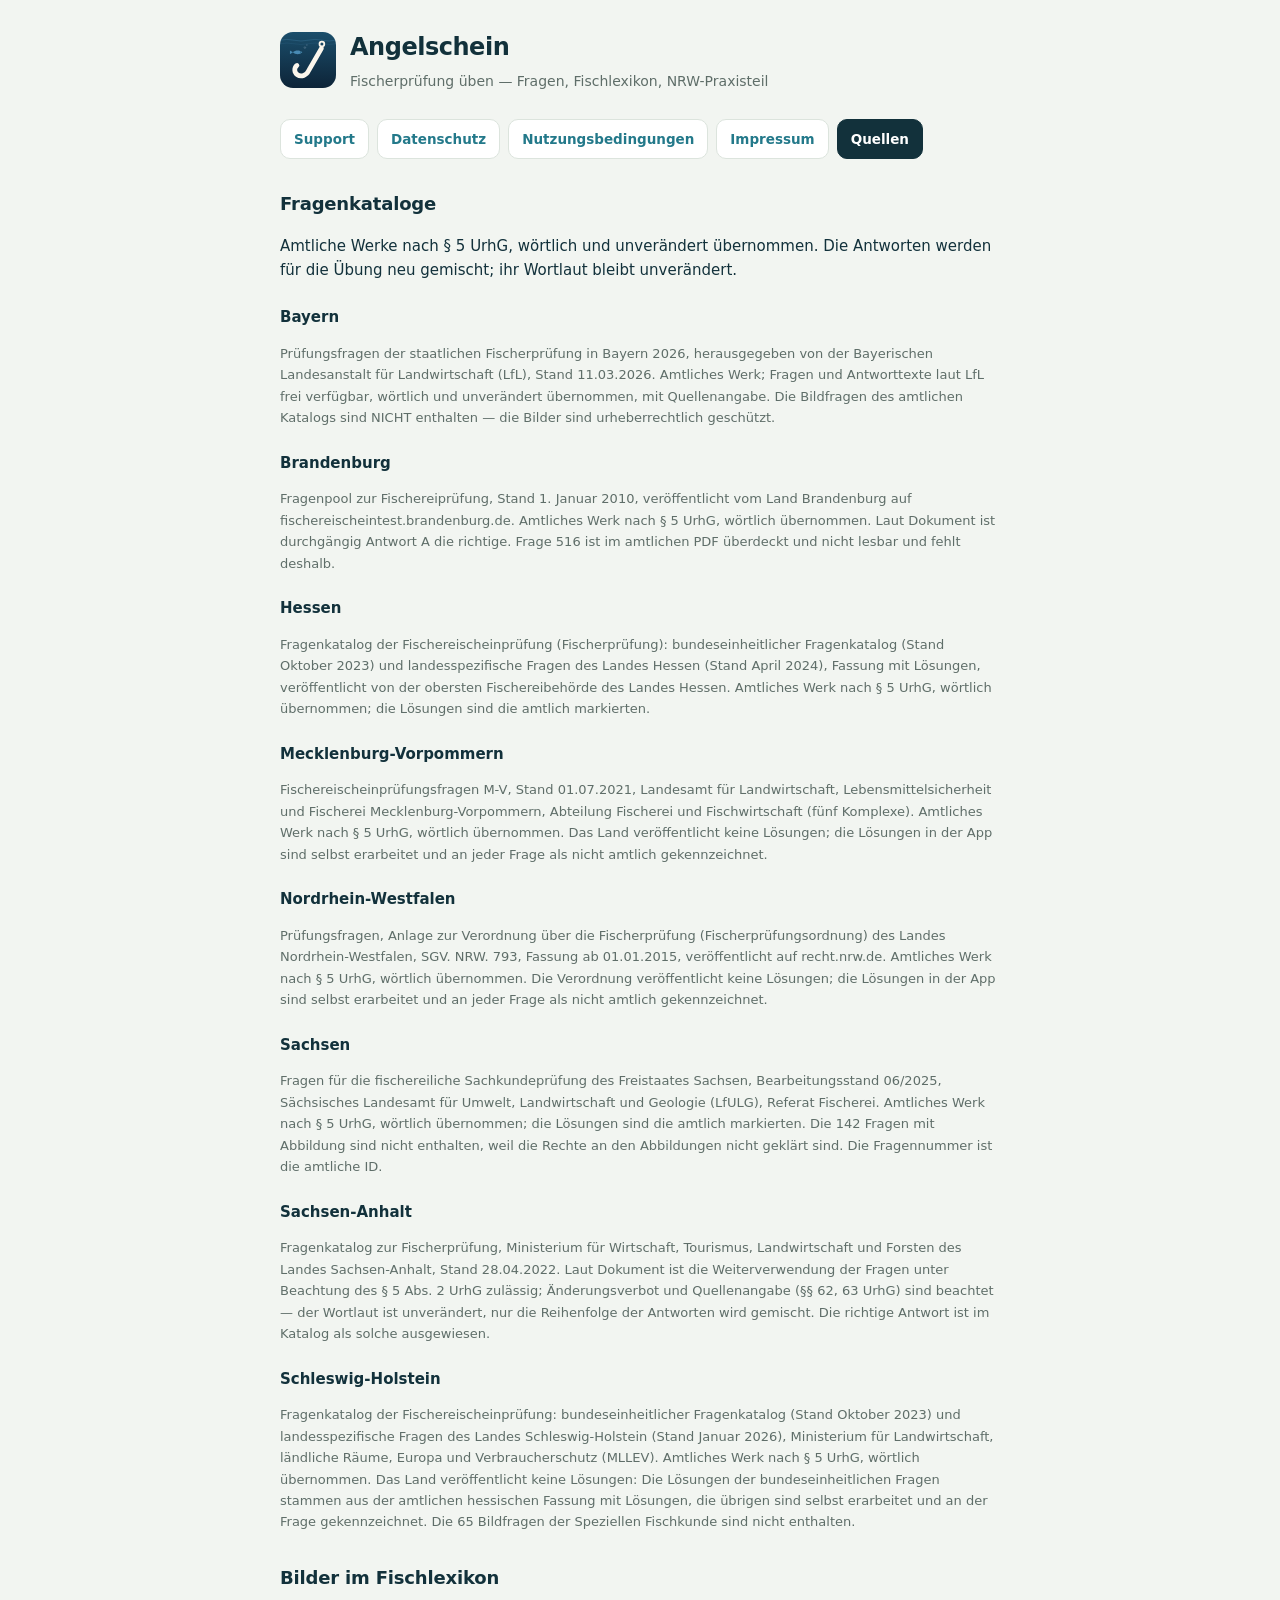
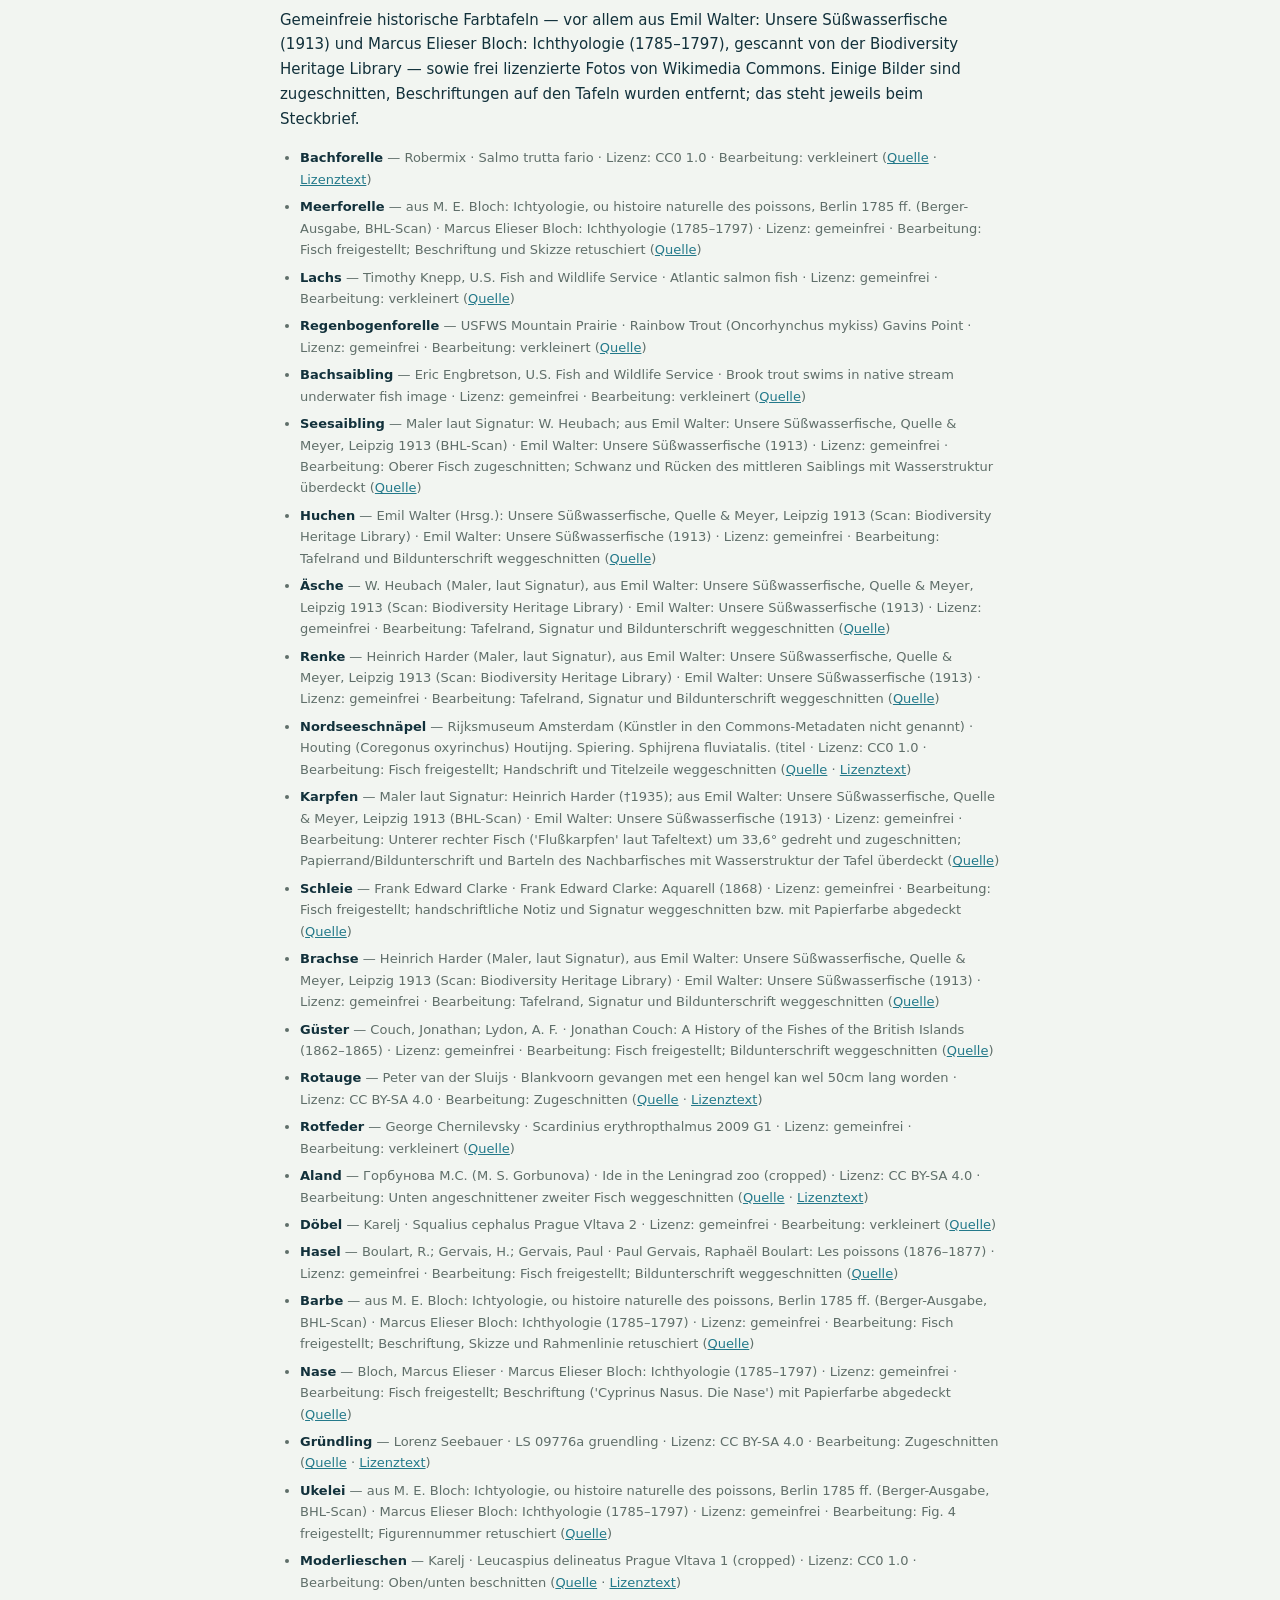
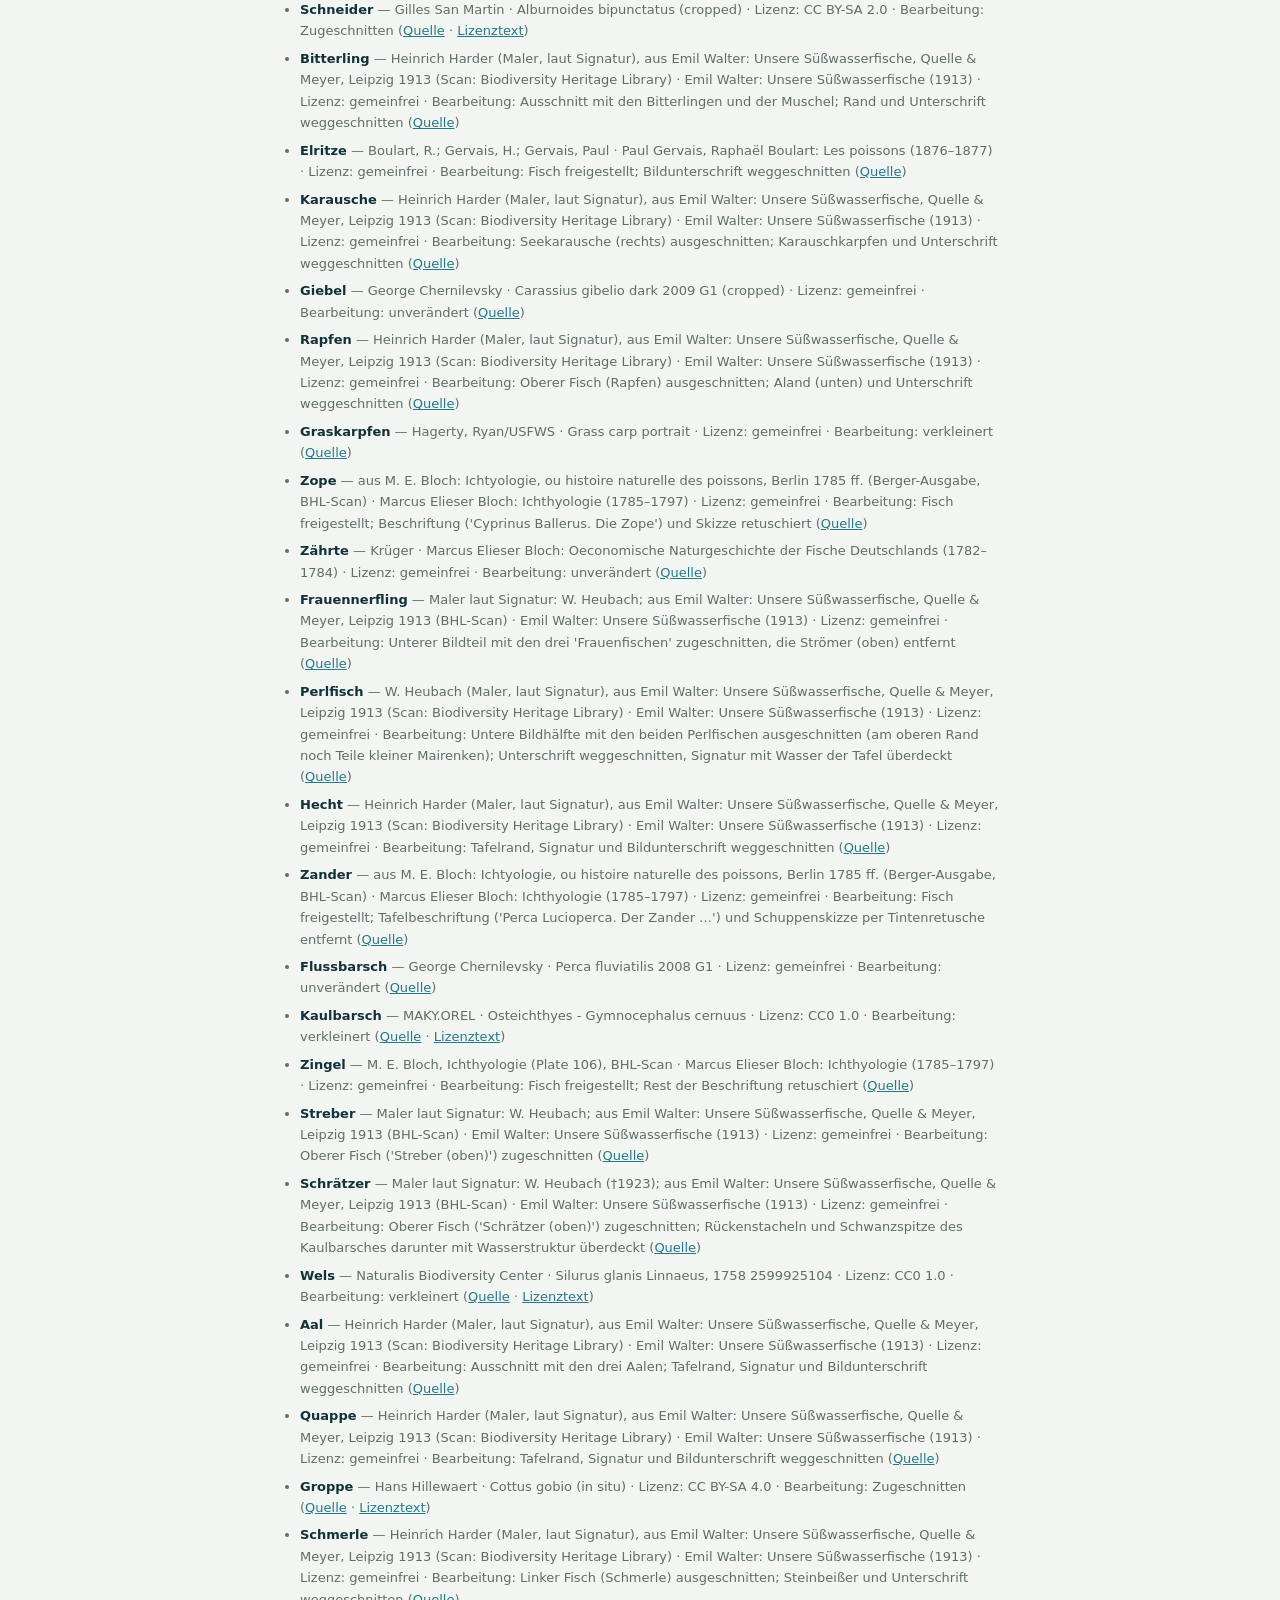
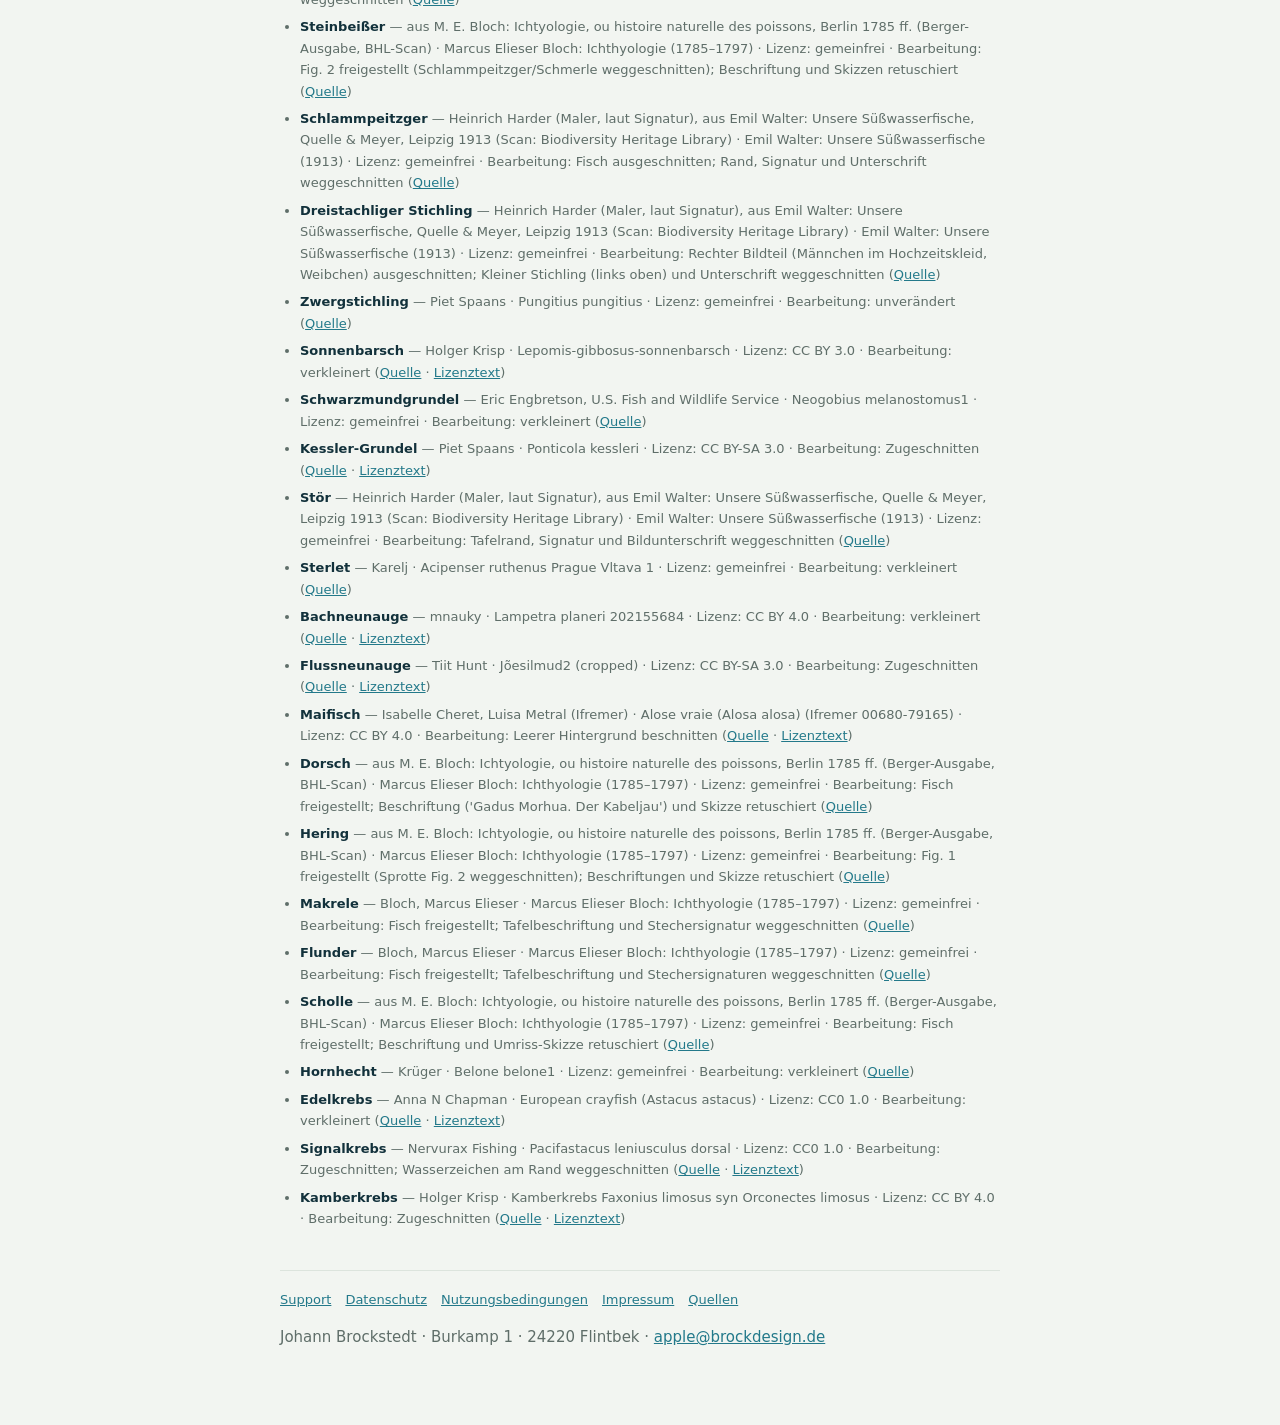
==== quellen.html @ afbd8c27 "Angelschein: Support, Datenschutz, Nutzungsbedingungen, Impressum, Quellen Co-Authored-By: Claude Op" ====
<!doctype html>
<html lang="de"><head><meta charset="utf-8">
<meta name="viewport" content="width=device-width, initial-scale=1">
<title>Quellen — Angelschein</title>
<meta name="description" content="Fundstellen der amtlichen Fragenkataloge und Bildnachweise des Fischlexikons.">
<link rel="stylesheet" href="stil.css">
</head><body><div class="seite">
<header class="kopf">
  <div class="icon"><svg xmlns="http://www.w3.org/2000/svg" width="56" height="56" viewBox="0 0 1024 1024">
  <defs>
    <linearGradient id="wasser" x1="0" y1="0" x2="0" y2="1">
      <stop offset="0" stop-color="#1B4E6B"/>
      <stop offset="1" stop-color="#0D2438"/>
    </linearGradient>
  </defs>

  <!-- Hintergrund: Wasser-Tiefe -->
  <rect width="1024" height="1024" fill="url(#wasser)"/>

  <!-- dezente Wellenlinien oben -->
  <path d="M 0 150 Q 128 120 256 150 T 512 150 T 768 150 T 1024 150" fill="none" stroke="#4E93BD" stroke-width="14" stroke-linecap="round" opacity="0.35"/>
  <path d="M 0 215 Q 128 188 256 215 T 512 215 T 768 215 T 1024 215" fill="none" stroke="#4E93BD" stroke-width="10" stroke-linecap="round" opacity="0.22"/>

  <!-- kleiner Fisch -->
  <g opacity="0.9">
    <path d="M 235 372 C 280 325, 365 325, 408 372 C 365 419, 280 419, 235 372 Z" fill="#4E93BD"/>
    <path d="M 238 372 L 182 338 L 182 406 Z" fill="#4E93BD"/>
    <circle cx="376" cy="365" r="9" fill="#0D2438"/>
  </g>

  <!-- Luftblasen -->
  <circle cx="455" cy="285" r="15" fill="none" stroke="#DCE9F1" stroke-width="7" opacity="0.5"/>
  <circle cx="492" cy="238" r="9" fill="none" stroke="#DCE9F1" stroke-width="6" opacity="0.4"/>

  <!-- Haken-Häkchen: Angelhaken als Prüfungs-Check -->
  <g stroke="#FBF6EC" stroke-width="86" stroke-linecap="round" fill="none">
    <!-- Öhr -->
    <circle cx="766" cy="218" r="44" stroke-width="32"/>
    <!-- langer Arm + offener Hakenbogen, Spitze zeigt nach oben-links -->
    <path d="M 758 298 L 524 706 C 486 790, 388 832, 318 782 C 256 738, 254 656, 310 612"/>
  </g>
</svg>
</div>
  <div><h1>Angelschein</h1><p>Fischerprüfung üben — Fragen, Fischlexikon, NRW-Praxisteil</p></div>
</header>
<nav><a href="index.html">Support</a><a href="datenschutz.html">Datenschutz</a><a href="agb.html">Nutzungsbedingungen</a><a href="impressum.html">Impressum</a><a href="quellen.html" aria-current="page">Quellen</a></nav>
<h2>Fragenkataloge</h2>
<p>Amtliche Werke nach § 5 UrhG, wörtlich und unverändert übernommen. Die Antworten werden für die Übung neu gemischt; ihr Wortlaut bleibt unverändert.</p>
<h3>Bayern</h3><p class="klein">Prüfungsfragen der staatlichen Fischerprüfung in Bayern 2026, herausgegeben von der Bayerischen Landesanstalt für Landwirtschaft (LfL), Stand 11.03.2026. Amtliches Werk; Fragen und Antworttexte laut LfL frei verfügbar, wörtlich und unverändert übernommen, mit Quellenangabe. Die Bildfragen des amtlichen Katalogs sind NICHT enthalten — die Bilder sind urheberrechtlich geschützt.</p>
<h3>Brandenburg</h3><p class="klein">Fragenpool zur Fischereiprüfung, Stand 1. Januar 2010, veröffentlicht vom Land Brandenburg auf fischereischeintest.brandenburg.de. Amtliches Werk nach § 5 UrhG, wörtlich übernommen. Laut Dokument ist durchgängig Antwort A die richtige. Frage 516 ist im amtlichen PDF überdeckt und nicht lesbar und fehlt deshalb.</p>
<h3>Hessen</h3><p class="klein">Fragenkatalog der Fischereischeinprüfung (Fischerprüfung): bundeseinheitlicher Fragenkatalog (Stand Oktober 2023) und landesspezifische Fragen des Landes Hessen (Stand April 2024), Fassung mit Lösungen, veröffentlicht von der obersten Fischereibehörde des Landes Hessen. Amtliches Werk nach § 5 UrhG, wörtlich übernommen; die Lösungen sind die amtlich markierten.</p>
<h3>Mecklenburg-Vorpommern</h3><p class="klein">Fischereischeinprüfungsfragen M-V, Stand 01.07.2021, Landesamt für Landwirtschaft, Lebensmittelsicherheit und Fischerei Mecklenburg-Vorpommern, Abteilung Fischerei und Fischwirtschaft (fünf Komplexe). Amtliches Werk nach § 5 UrhG, wörtlich übernommen. Das Land veröffentlicht keine Lösungen; die Lösungen in der App sind selbst erarbeitet und an jeder Frage als nicht amtlich gekennzeichnet.</p>
<h3>Nordrhein-Westfalen</h3><p class="klein">Prüfungsfragen, Anlage zur Verordnung über die Fischerprüfung (Fischerprüfungsordnung) des Landes Nordrhein-Westfalen, SGV. NRW. 793, Fassung ab 01.01.2015, veröffentlicht auf recht.nrw.de. Amtliches Werk nach § 5 UrhG, wörtlich übernommen. Die Verordnung veröffentlicht keine Lösungen; die Lösungen in der App sind selbst erarbeitet und an jeder Frage als nicht amtlich gekennzeichnet.</p>
<h3>Sachsen</h3><p class="klein">Fragen für die fischereiliche Sachkundeprüfung des Freistaates Sachsen, Bearbeitungsstand 06/2025, Sächsisches Landesamt für Umwelt, Landwirtschaft und Geologie (LfULG), Referat Fischerei. Amtliches Werk nach § 5 UrhG, wörtlich übernommen; die Lösungen sind die amtlich markierten. Die 142 Fragen mit Abbildung sind nicht enthalten, weil die Rechte an den Abbildungen nicht geklärt sind. Die Fragennummer ist die amtliche ID.</p>
<h3>Sachsen-Anhalt</h3><p class="klein">Fragenkatalog zur Fischerprüfung, Ministerium für Wirtschaft, Tourismus, Landwirtschaft und Forsten des Landes Sachsen-Anhalt, Stand 28.04.2022. Laut Dokument ist die Weiterverwendung der Fragen unter Beachtung des § 5 Abs. 2 UrhG zulässig; Änderungsverbot und Quellenangabe (§§ 62, 63 UrhG) sind beachtet — der Wortlaut ist unverändert, nur die Reihenfolge der Antworten wird gemischt. Die richtige Antwort ist im Katalog als solche ausgewiesen.</p>
<h3>Schleswig-Holstein</h3><p class="klein">Fragenkatalog der Fischereischeinprüfung: bundeseinheitlicher Fragenkatalog (Stand Oktober 2023) und landesspezifische Fragen des Landes Schleswig-Holstein (Stand Januar 2026), Ministerium für Landwirtschaft, ländliche Räume, Europa und Verbraucherschutz (MLLEV). Amtliches Werk nach § 5 UrhG, wörtlich übernommen. Das Land veröffentlicht keine Lösungen: Die Lösungen der bundeseinheitlichen Fragen stammen aus der amtlichen hessischen Fassung mit Lösungen, die übrigen sind selbst erarbeitet und an der Frage gekennzeichnet. Die 65 Bildfragen der Speziellen Fischkunde sind nicht enthalten.</p>
<h2>Bilder im Fischlexikon</h2>
<p>Gemeinfreie historische Farbtafeln — vor allem aus Emil Walter: Unsere Süßwasserfische (1913) und Marcus Elieser Bloch: Ichthyologie (1785–1797), gescannt von der Biodiversity Heritage Library — sowie frei lizenzierte Fotos von Wikimedia Commons. Einige Bilder sind zugeschnitten, Beschriftungen auf den Tafeln wurden entfernt; das steht jeweils beim Steckbrief.</p>
<ul class="nachweise"><li><strong>Bachforelle</strong> — Robermix · Salmo trutta fario · Lizenz: CC0 1.0 · Bearbeitung: verkleinert (<a href="https://commons.wikimedia.org/wiki/File:Salmo_trutta_fario.jpg">Quelle</a> · <a href="https://creativecommons.org/publicdomain/zero/1.0/deed.de">Lizenztext</a>)</li><li><strong>Meerforelle</strong> — aus M. E. Bloch: Ichtyologie, ou histoire naturelle des poissons, Berlin 1785 ff. (Berger-Ausgabe, BHL-Scan) · Marcus Elieser Bloch: Ichthyologie (1785–1797) · Lizenz: gemeinfrei · Bearbeitung: Fisch freigestellt; Beschriftung und Skizze retuschiert (<a href="https://commons.wikimedia.org/wiki/File:Ichtyologie,_ou,_Histoire_naturelle,_g%C3%A9n%C3%A9rale_et_particuli%C3%A8re_des_poissons_(Pl._XXI)_BHL47760564.jpg">Quelle</a>)</li><li><strong>Lachs</strong> — Timothy Knepp, U.S. Fish and Wildlife Service · Atlantic salmon fish · Lizenz: gemeinfrei · Bearbeitung: verkleinert (<a href="https://commons.wikimedia.org/wiki/File:Atlantic_salmon_fish.jpg">Quelle</a>)</li><li><strong>Regenbogenforelle</strong> — USFWS Mountain Prairie · Rainbow Trout (Oncorhynchus mykiss) Gavins Point · Lizenz: gemeinfrei · Bearbeitung: verkleinert (<a href="https://commons.wikimedia.org/wiki/File:Rainbow_Trout_(Oncorhynchus_mykiss)_Gavins_Point.jpg">Quelle</a>)</li><li><strong>Bachsaibling</strong> — Eric Engbretson, U.S. Fish and Wildlife Service · Brook trout swims in native stream underwater fish image · Lizenz: gemeinfrei · Bearbeitung: verkleinert (<a href="https://commons.wikimedia.org/wiki/File:Brook_trout_swims_in_native_stream_underwater_fish_image.jpg">Quelle</a>)</li><li><strong>Seesaibling</strong> — Maler laut Signatur: W. Heubach; aus Emil Walter: Unsere Süßwasserfische, Quelle &amp; Meyer, Leipzig 1913 (BHL-Scan) · Emil Walter: Unsere Süßwasserfische (1913) · Lizenz: gemeinfrei · Bearbeitung: Oberer Fisch zugeschnitten; Schwanz und Rücken des mittleren Saiblings mit Wasserstruktur überdeckt (<a href="https://commons.wikimedia.org/wiki/File:Unsere_S%C3%BC%C3%9Fwasserfische_(Tafel_18)_(6103144706).jpg">Quelle</a>)</li><li><strong>Huchen</strong> — Emil Walter (Hrsg.): Unsere Süßwasserfische, Quelle &amp; Meyer, Leipzig 1913 (Scan: Biodiversity Heritage Library) · Emil Walter: Unsere Süßwasserfische (1913) · Lizenz: gemeinfrei · Bearbeitung: Tafelrand und Bildunterschrift weggeschnitten (<a href="https://commons.wikimedia.org/wiki/File:Unsere_S%C3%BC%C3%9Fwasserfische_(Tafel_17)_(6103144538).jpg">Quelle</a>)</li><li><strong>Äsche</strong> — W. Heubach (Maler, laut Signatur), aus Emil Walter: Unsere Süßwasserfische, Quelle &amp; Meyer, Leipzig 1913 (Scan: Biodiversity Heritage Library) · Emil Walter: Unsere Süßwasserfische (1913) · Lizenz: gemeinfrei · Bearbeitung: Tafelrand, Signatur und Bildunterschrift weggeschnitten (<a href="https://commons.wikimedia.org/wiki/File:Unsere_S%C3%BC%C3%9Fwasserfische_(Tafel_25)_(6103146412).jpg">Quelle</a>)</li><li><strong>Renke</strong> — Heinrich Harder (Maler, laut Signatur), aus Emil Walter: Unsere Süßwasserfische, Quelle &amp; Meyer, Leipzig 1913 (Scan: Biodiversity Heritage Library) · Emil Walter: Unsere Süßwasserfische (1913) · Lizenz: gemeinfrei · Bearbeitung: Tafelrand, Signatur und Bildunterschrift weggeschnitten (<a href="https://commons.wikimedia.org/wiki/File:Unsere_S%C3%BC%C3%9Fwasserfische_(Tafel_21)_(6103145410).jpg">Quelle</a>)</li><li><strong>Nordseeschnäpel</strong> — Rijksmuseum Amsterdam (Künstler in den Commons-Metadaten nicht genannt) · Houting (Coregonus oxyrinchus) Houtijng. Spiering. Sphijrena fluviatalis. (titel · Lizenz: CC0 1.0 · Bearbeitung: Fisch freigestellt; Handschrift und Titelzeile weggeschnitten (<a href="https://commons.wikimedia.org/wiki/File:Houting_(Coregonus_oxyrinchus)_Houtijng._Spiering._Sphijrena_fluviatalis._(titel_op_object),_RP-T-BR-2017-1-6-45.jpg">Quelle</a> · <a href="https://creativecommons.org/publicdomain/zero/1.0/deed.de">Lizenztext</a>)</li><li><strong>Karpfen</strong> — Maler laut Signatur: Heinrich Harder (†1935); aus Emil Walter: Unsere Süßwasserfische, Quelle &amp; Meyer, Leipzig 1913 (BHL-Scan) · Emil Walter: Unsere Süßwasserfische (1913) · Lizenz: gemeinfrei · Bearbeitung: Unterer rechter Fisch (&#x27;Flußkarpfen&#x27; laut Tafeltext) um 33,6° gedreht und zugeschnitten; Papierrand/Bildunterschrift und Barteln des Nachbarfisches mit Wasserstruktur der Tafel überdeckt (<a href="https://commons.wikimedia.org/wiki/File:Unsere_S%C3%BC%C3%9Fwasserfische_(Tafel_33)_(6102602781).jpg">Quelle</a>)</li><li><strong>Schleie</strong> — Frank Edward Clarke · Frank Edward Clarke: Aquarell (1868) · Lizenz: gemeinfrei · Bearbeitung: Fisch freigestellt; handschriftliche Notiz und Signatur weggeschnitten bzw. mit Papierfarbe abgedeckt (<a href="https://commons.wikimedia.org/wiki/File:Tinca_tinca_by_Frank_Edward_Clarke.jpg">Quelle</a>)</li><li><strong>Brachse</strong> — Heinrich Harder (Maler, laut Signatur), aus Emil Walter: Unsere Süßwasserfische, Quelle &amp; Meyer, Leipzig 1913 (Scan: Biodiversity Heritage Library) · Emil Walter: Unsere Süßwasserfische (1913) · Lizenz: gemeinfrei · Bearbeitung: Tafelrand, Signatur und Bildunterschrift weggeschnitten (<a href="https://commons.wikimedia.org/wiki/File:Unsere_S%C3%BC%C3%9Fwasserfische_(Tafel_39)_(6103149682).jpg">Quelle</a>)</li><li><strong>Güster</strong> — Couch, Jonathan; Lydon, A. F. · Jonathan Couch: A History of the Fishes of the British Islands (1862–1865) · Lizenz: gemeinfrei · Bearbeitung: Fisch freigestellt; Bildunterschrift weggeschnitten (<a href="https://commons.wikimedia.org/wiki/File:A_history_of_the_fishes_of_the_British_Islands_(10591313774).jpg">Quelle</a>)</li><li><strong>Rotauge</strong> — Peter van der Sluijs · Blankvoorn gevangen met een hengel kan wel 50cm lang worden · Lizenz: CC BY-SA 4.0 · Bearbeitung: Zugeschnitten (<a href="https://commons.wikimedia.org/wiki/File:Blankvoorn_gevangen_met_een_hengel_kan_wel_50cm_lang_worden.jpg">Quelle</a> · <a href="https://creativecommons.org/licenses/by-sa/4.0/deed.de">Lizenztext</a>)</li><li><strong>Rotfeder</strong> — George Chernilevsky · Scardinius erythropthalmus 2009 G1 · Lizenz: gemeinfrei · Bearbeitung: verkleinert (<a href="https://commons.wikimedia.org/wiki/File:Scardinius_erythropthalmus_2009_G1.jpg">Quelle</a>)</li><li><strong>Aland</strong> — Горбунова М.С. (M. S. Gorbunova) · Ide in the Leningrad zoo (cropped) · Lizenz: CC BY-SA 4.0 · Bearbeitung: Unten angeschnittener zweiter Fisch weggeschnitten (<a href="https://commons.wikimedia.org/wiki/File:Ide_in_the_Leningrad_zoo_(cropped).jpg">Quelle</a> · <a href="https://creativecommons.org/licenses/by-sa/4.0/deed.de">Lizenztext</a>)</li><li><strong>Döbel</strong> — Karelj · Squalius cephalus Prague Vltava 2 · Lizenz: gemeinfrei · Bearbeitung: verkleinert (<a href="https://commons.wikimedia.org/wiki/File:Squalius_cephalus_Prague_Vltava_2.jpg">Quelle</a>)</li><li><strong>Hasel</strong> — Boulart, R.; Gervais, H.; Gervais, Paul · Paul Gervais, Raphaël Boulart: Les poissons (1876–1877) · Lizenz: gemeinfrei · Bearbeitung: Fisch freigestellt; Bildunterschrift weggeschnitten (<a href="https://commons.wikimedia.org/wiki/File:Les_poissons_BHL6704214.jpg">Quelle</a>)</li><li><strong>Barbe</strong> — aus M. E. Bloch: Ichtyologie, ou histoire naturelle des poissons, Berlin 1785 ff. (Berger-Ausgabe, BHL-Scan) · Marcus Elieser Bloch: Ichthyologie (1785–1797) · Lizenz: gemeinfrei · Bearbeitung: Fisch freigestellt; Beschriftung, Skizze und Rahmenlinie retuschiert (<a href="https://commons.wikimedia.org/wiki/File:Ichtyologie,_ou,_Histoire_naturelle,_g%C3%A9n%C3%A9rale_et_particuli%C3%A8re_des_poissons_(Pl._XVIII)_BHL47760532.jpg">Quelle</a>)</li><li><strong>Nase</strong> — Bloch, Marcus Elieser · Marcus Elieser Bloch: Ichthyologie (1785–1797) · Lizenz: gemeinfrei · Bearbeitung: Fisch freigestellt; Beschriftung (&#x27;Cyprinus Nasus. Die Nase&#x27;) mit Papierfarbe abgedeckt (<a href="https://commons.wikimedia.org/wiki/File:Ichthyologie;_ou,_Histoire_naturelle_des_poissons_(Plate_3)_(7064392261).jpg">Quelle</a>)</li><li><strong>Gründling</strong> — Lorenz Seebauer · LS 09776a gruendling · Lizenz: CC BY-SA 4.0 · Bearbeitung: Zugeschnitten (<a href="https://commons.wikimedia.org/wiki/File:LS_09776a_gruendling.jpg">Quelle</a> · <a href="https://creativecommons.org/licenses/by-sa/4.0/deed.de">Lizenztext</a>)</li><li><strong>Ukelei</strong> — aus M. E. Bloch: Ichtyologie, ou histoire naturelle des poissons, Berlin 1785 ff. (Berger-Ausgabe, BHL-Scan) · Marcus Elieser Bloch: Ichthyologie (1785–1797) · Lizenz: gemeinfrei · Bearbeitung: Fig. 4 freigestellt; Figurennummer retuschiert (<a href="https://commons.wikimedia.org/wiki/File:Ichtyologie,_ou,_Histoire_naturelle,_g%C3%A9n%C3%A9rale_et_particuli%C3%A8re_des_poissons_(Pl._VIII)_BHL47760412.jpg">Quelle</a>)</li><li><strong>Moderlieschen</strong> — Karelj · Leucaspius delineatus Prague Vltava 1 (cropped) · Lizenz: CC0 1.0 · Bearbeitung: Oben/unten beschnitten (<a href="https://commons.wikimedia.org/wiki/File:Leucaspius_delineatus_Prague_Vltava_1_(cropped).jpg">Quelle</a> · <a href="https://creativecommons.org/publicdomain/zero/1.0/deed.de">Lizenztext</a>)</li><li><strong>Schneider</strong> — Gilles San Martin · Alburnoides bipunctatus (cropped) · Lizenz: CC BY-SA 2.0 · Bearbeitung: Zugeschnitten (<a href="https://commons.wikimedia.org/wiki/File:Alburnoides_bipunctatus_(cropped).jpg">Quelle</a> · <a href="https://creativecommons.org/licenses/by-sa/2.0/deed.de">Lizenztext</a>)</li><li><strong>Bitterling</strong> — Heinrich Harder (Maler, laut Signatur), aus Emil Walter: Unsere Süßwasserfische, Quelle &amp; Meyer, Leipzig 1913 (Scan: Biodiversity Heritage Library) · Emil Walter: Unsere Süßwasserfische (1913) · Lizenz: gemeinfrei · Bearbeitung: Ausschnitt mit den Bitterlingen und der Muschel; Rand und Unterschrift weggeschnitten (<a href="https://commons.wikimedia.org/wiki/File:Unsere_S%C3%BC%C3%9Fwasserfische_(Tafel_38)_(6103149398).jpg">Quelle</a>)</li><li><strong>Elritze</strong> — Boulart, R.; Gervais, H.; Gervais, Paul · Paul Gervais, Raphaël Boulart: Les poissons (1876–1877) · Lizenz: gemeinfrei · Bearbeitung: Fisch freigestellt; Bildunterschrift weggeschnitten (<a href="https://commons.wikimedia.org/wiki/File:Les_poissons_BHL6704224.jpg">Quelle</a>)</li><li><strong>Karausche</strong> — Heinrich Harder (Maler, laut Signatur), aus Emil Walter: Unsere Süßwasserfische, Quelle &amp; Meyer, Leipzig 1913 (Scan: Biodiversity Heritage Library) · Emil Walter: Unsere Süßwasserfische (1913) · Lizenz: gemeinfrei · Bearbeitung: Seekarausche (rechts) ausgeschnitten; Karauschkarpfen und Unterschrift weggeschnitten (<a href="https://commons.wikimedia.org/wiki/File:Unsere_S%C3%BC%C3%9Fwasserfische_(Tafel_34)_(6102603043).jpg">Quelle</a>)</li><li><strong>Giebel</strong> — George Chernilevsky · Carassius gibelio dark 2009 G1 (cropped) · Lizenz: gemeinfrei · Bearbeitung: unverändert (<a href="https://commons.wikimedia.org/wiki/File:Carassius_gibelio_dark_2009_G1_(cropped).jpg">Quelle</a>)</li><li><strong>Rapfen</strong> — Heinrich Harder (Maler, laut Signatur), aus Emil Walter: Unsere Süßwasserfische, Quelle &amp; Meyer, Leipzig 1913 (Scan: Biodiversity Heritage Library) · Emil Walter: Unsere Süßwasserfische (1913) · Lizenz: gemeinfrei · Bearbeitung: Oberer Fisch (Rapfen) ausgeschnitten; Aland (unten) und Unterschrift weggeschnitten (<a href="https://commons.wikimedia.org/wiki/File:Unsere_S%C3%BC%C3%9Fwasserfische_(Tafel_48)_(6102606479).jpg">Quelle</a>)</li><li><strong>Graskarpfen</strong> — Hagerty, Ryan/USFWS · Grass carp portrait · Lizenz: gemeinfrei · Bearbeitung: verkleinert (<a href="https://commons.wikimedia.org/wiki/File:Grass_carp_portrait.jpg">Quelle</a>)</li><li><strong>Zope</strong> — aus M. E. Bloch: Ichtyologie, ou histoire naturelle des poissons, Berlin 1785 ff. (Berger-Ausgabe, BHL-Scan) · Marcus Elieser Bloch: Ichthyologie (1785–1797) · Lizenz: gemeinfrei · Bearbeitung: Fisch freigestellt; Beschriftung (&#x27;Cyprinus Ballerus. Die Zope&#x27;) und Skizze retuschiert (<a href="https://commons.wikimedia.org/wiki/File:Ichtyologie,_ou,_Histoire_naturelle,_g%C3%A9n%C3%A9rale_et_particuli%C3%A8re_des_poissons_(Pl._IX)_BHL47760476.jpg">Quelle</a>)</li><li><strong>Zährte</strong> — Krüger · Marcus Elieser Bloch: Oeconomische Naturgeschichte der Fische Deutschlands (1782–1784) · Lizenz: gemeinfrei · Bearbeitung: unverändert (<a href="https://commons.wikimedia.org/wiki/File:Vimba_vimba1.jpg">Quelle</a>)</li><li><strong>Frauennerfling</strong> — Maler laut Signatur: W. Heubach; aus Emil Walter: Unsere Süßwasserfische, Quelle &amp; Meyer, Leipzig 1913 (BHL-Scan) · Emil Walter: Unsere Süßwasserfische (1913) · Lizenz: gemeinfrei · Bearbeitung: Unterer Bildteil mit den drei &#x27;Frauenfischen&#x27; zugeschnitten, die Strömer (oben) entfernt (<a href="https://commons.wikimedia.org/wiki/File:Unsere_S%C3%BC%C3%9Fwasserfische_(Tafel_46)_(6102605969).jpg">Quelle</a>)</li><li><strong>Perlfisch</strong> — W. Heubach (Maler, laut Signatur), aus Emil Walter: Unsere Süßwasserfische, Quelle &amp; Meyer, Leipzig 1913 (Scan: Biodiversity Heritage Library) · Emil Walter: Unsere Süßwasserfische (1913) · Lizenz: gemeinfrei · Bearbeitung: Untere Bildhälfte mit den beiden Perlfischen ausgeschnitten (am oberen Rand noch Teile kleiner Mairenken); Unterschrift weggeschnitten, Signatur mit Wasser der Tafel überdeckt (<a href="https://commons.wikimedia.org/wiki/File:Unsere_S%C3%BC%C3%9Fwasserfische_(Tafel_45)_(6102605799).jpg">Quelle</a>)</li><li><strong>Hecht</strong> — Heinrich Harder (Maler, laut Signatur), aus Emil Walter: Unsere Süßwasserfische, Quelle &amp; Meyer, Leipzig 1913 (Scan: Biodiversity Heritage Library) · Emil Walter: Unsere Süßwasserfische (1913) · Lizenz: gemeinfrei · Bearbeitung: Tafelrand, Signatur und Bildunterschrift weggeschnitten (<a href="https://commons.wikimedia.org/wiki/File:Unsere_S%C3%BC%C3%9Fwasserfische_(Tafel_29)_(6103147244).jpg">Quelle</a>)</li><li><strong>Zander</strong> — aus M. E. Bloch: Ichtyologie, ou histoire naturelle des poissons, Berlin 1785 ff. (Berger-Ausgabe, BHL-Scan) · Marcus Elieser Bloch: Ichthyologie (1785–1797) · Lizenz: gemeinfrei · Bearbeitung: Fisch freigestellt; Tafelbeschriftung (&#x27;Perca Lucioperca. Der Zander …&#x27;) und Schuppenskizze per Tintenretusche entfernt (<a href="https://commons.wikimedia.org/wiki/File:Ichtyologie,_ou,_Histoire_naturelle,_g%C3%A9n%C3%A9rale_et_particuli%C3%A8re_des_poissons_(Pl._LI)_BHL47760773.jpg">Quelle</a>)</li><li><strong>Flussbarsch</strong> — George Chernilevsky · Perca fluviatilis 2008 G1 · Lizenz: gemeinfrei · Bearbeitung: unverändert (<a href="https://commons.wikimedia.org/wiki/File:Perca_fluviatilis_2008_G1.jpg">Quelle</a>)</li><li><strong>Kaulbarsch</strong> — MAKY.OREL · Osteichthyes - Gymnocephalus cernuus · Lizenz: CC0 1.0 · Bearbeitung: verkleinert (<a href="https://commons.wikimedia.org/wiki/File:Osteichthyes_-_Gymnocephalus_cernuus.jpg">Quelle</a> · <a href="https://creativecommons.org/publicdomain/zero/1.0/deed.de">Lizenztext</a>)</li><li><strong>Zingel</strong> — M. E. Bloch, Ichthyologie (Plate 106), BHL-Scan · Marcus Elieser Bloch: Ichthyologie (1785–1797) · Lizenz: gemeinfrei · Bearbeitung: Fisch freigestellt; Rest der Beschriftung retuschiert (<a href="https://commons.wikimedia.org/wiki/File:Ichthyologie;_ou,_Histoire_naturelle_des_poissons_(Plate_106)_(7064451263).jpg">Quelle</a>)</li><li><strong>Streber</strong> — Maler laut Signatur: W. Heubach; aus Emil Walter: Unsere Süßwasserfische, Quelle &amp; Meyer, Leipzig 1913 (BHL-Scan) · Emil Walter: Unsere Süßwasserfische (1913) · Lizenz: gemeinfrei · Bearbeitung: Oberer Fisch (&#x27;Streber (oben)&#x27;) zugeschnitten (<a href="https://commons.wikimedia.org/wiki/File:Unsere_S%C3%BC%C3%9Fwasserfische_(Tafel_9)_(6103142394).jpg">Quelle</a>)</li><li><strong>Schrätzer</strong> — Maler laut Signatur: W. Heubach (†1923); aus Emil Walter: Unsere Süßwasserfische, Quelle &amp; Meyer, Leipzig 1913 (BHL-Scan) · Emil Walter: Unsere Süßwasserfische (1913) · Lizenz: gemeinfrei · Bearbeitung: Oberer Fisch (&#x27;Schrätzer (oben)&#x27;) zugeschnitten; Rückenstacheln und Schwanzspitze des Kaulbarsches darunter mit Wasserstruktur überdeckt (<a href="https://commons.wikimedia.org/wiki/File:Unsere_S%C3%BC%C3%9Fwasserfische_(Tafel_8)_(6103142132).jpg">Quelle</a>)</li><li><strong>Wels</strong> — Naturalis Biodiversity Center · Silurus glanis Linnaeus, 1758 2599925104 · Lizenz: CC0 1.0 · Bearbeitung: verkleinert (<a href="https://commons.wikimedia.org/wiki/File:Silurus_glanis_Linnaeus,_1758_2599925104.jpg">Quelle</a> · <a href="https://creativecommons.org/publicdomain/zero/1.0/deed.de">Lizenztext</a>)</li><li><strong>Aal</strong> — Heinrich Harder (Maler, laut Signatur), aus Emil Walter: Unsere Süßwasserfische, Quelle &amp; Meyer, Leipzig 1913 (Scan: Biodiversity Heritage Library) · Emil Walter: Unsere Süßwasserfische (1913) · Lizenz: gemeinfrei · Bearbeitung: Ausschnitt mit den drei Aalen; Tafelrand, Signatur und Bildunterschrift weggeschnitten (<a href="https://commons.wikimedia.org/wiki/File:Unsere_S%C3%BC%C3%9Fwasserfische_(Tafel_3)_(6102595619).jpg">Quelle</a>)</li><li><strong>Quappe</strong> — Heinrich Harder (Maler, laut Signatur), aus Emil Walter: Unsere Süßwasserfische, Quelle &amp; Meyer, Leipzig 1913 (Scan: Biodiversity Heritage Library) · Emil Walter: Unsere Süßwasserfische (1913) · Lizenz: gemeinfrei · Bearbeitung: Tafelrand, Signatur und Bildunterschrift weggeschnitten (<a href="https://commons.wikimedia.org/wiki/File:Unsere_S%C3%BC%C3%9Fwasserfische_(Tafel_5)_(6103141396).jpg">Quelle</a>)</li><li><strong>Groppe</strong> — Hans Hillewaert · Cottus gobio (in situ) · Lizenz: CC BY-SA 4.0 · Bearbeitung: Zugeschnitten (<a href="https://commons.wikimedia.org/wiki/File:Cottus_gobio_(in_situ).jpg">Quelle</a> · <a href="https://creativecommons.org/licenses/by-sa/4.0/deed.de">Lizenztext</a>)</li><li><strong>Schmerle</strong> — Heinrich Harder (Maler, laut Signatur), aus Emil Walter: Unsere Süßwasserfische, Quelle &amp; Meyer, Leipzig 1913 (Scan: Biodiversity Heritage Library) · Emil Walter: Unsere Süßwasserfische (1913) · Lizenz: gemeinfrei · Bearbeitung: Linker Fisch (Schmerle) ausgeschnitten; Steinbeißer und Unterschrift weggeschnitten (<a href="https://commons.wikimedia.org/wiki/File:Unsere_S%C3%BC%C3%9Fwasserfische_(Tafel_32)_(6102602545).jpg">Quelle</a>)</li><li><strong>Steinbeißer</strong> — aus M. E. Bloch: Ichtyologie, ou histoire naturelle des poissons, Berlin 1785 ff. (Berger-Ausgabe, BHL-Scan) · Marcus Elieser Bloch: Ichthyologie (1785–1797) · Lizenz: gemeinfrei · Bearbeitung: Fig. 2 freigestellt (Schlammpeitzger/Schmerle weggeschnitten); Beschriftung und Skizzen retuschiert (<a href="https://commons.wikimedia.org/wiki/File:Ichtyologie,_ou,_Histoire_naturelle,_g%C3%A9n%C3%A9rale_et_particuli%C3%A8re_des_poissons_(Pl._XXXI)_BHL47760640.jpg">Quelle</a>)</li><li><strong>Schlammpeitzger</strong> — Heinrich Harder (Maler, laut Signatur), aus Emil Walter: Unsere Süßwasserfische, Quelle &amp; Meyer, Leipzig 1913 (Scan: Biodiversity Heritage Library) · Emil Walter: Unsere Süßwasserfische (1913) · Lizenz: gemeinfrei · Bearbeitung: Fisch ausgeschnitten; Rand, Signatur und Unterschrift weggeschnitten (<a href="https://commons.wikimedia.org/wiki/File:Unsere_S%C3%BC%C3%9Fwasserfische_(Tafel_31)_(6102602321).jpg">Quelle</a>)</li><li><strong>Dreistachliger Stichling</strong> — Heinrich Harder (Maler, laut Signatur), aus Emil Walter: Unsere Süßwasserfische, Quelle &amp; Meyer, Leipzig 1913 (Scan: Biodiversity Heritage Library) · Emil Walter: Unsere Süßwasserfische (1913) · Lizenz: gemeinfrei · Bearbeitung: Rechter Bildteil (Männchen im Hochzeitskleid, Weibchen) ausgeschnitten; Kleiner Stichling (links oben) und Unterschrift weggeschnitten (<a href="https://commons.wikimedia.org/wiki/File:Unsere_S%C3%BC%C3%9Fwasserfische_(Tafel_4)_(6102595905).jpg">Quelle</a>)</li><li><strong>Zwergstichling</strong> — Piet Spaans · Pungitius pungitius · Lizenz: gemeinfrei · Bearbeitung: unverändert (<a href="https://commons.wikimedia.org/wiki/File:Pungitius_pungitius.jpg">Quelle</a>)</li><li><strong>Sonnenbarsch</strong> — Holger Krisp · Lepomis-gibbosus-sonnenbarsch · Lizenz: CC BY 3.0 · Bearbeitung: verkleinert (<a href="https://commons.wikimedia.org/wiki/File:Lepomis-gibbosus-sonnenbarsch.jpg">Quelle</a> · <a href="https://creativecommons.org/licenses/by/3.0/deed.de">Lizenztext</a>)</li><li><strong>Schwarzmundgrundel</strong> — Eric Engbretson, U.S. Fish and Wildlife Service · Neogobius melanostomus1 · Lizenz: gemeinfrei · Bearbeitung: verkleinert (<a href="https://commons.wikimedia.org/wiki/File:Neogobius_melanostomus1.jpg">Quelle</a>)</li><li><strong>Kessler-Grundel</strong> — Piet Spaans · Ponticola kessleri · Lizenz: CC BY-SA 3.0 · Bearbeitung: Zugeschnitten (<a href="https://commons.wikimedia.org/wiki/File:Ponticola_kessleri.jpg">Quelle</a> · <a href="https://creativecommons.org/licenses/by-sa/3.0/deed.de">Lizenztext</a>)</li><li><strong>Stör</strong> — Heinrich Harder (Maler, laut Signatur), aus Emil Walter: Unsere Süßwasserfische, Quelle &amp; Meyer, Leipzig 1913 (Scan: Biodiversity Heritage Library) · Emil Walter: Unsere Süßwasserfische (1913) · Lizenz: gemeinfrei · Bearbeitung: Tafelrand, Signatur und Bildunterschrift weggeschnitten (<a href="https://commons.wikimedia.org/wiki/File:Unsere_S%C3%BC%C3%9Fwasserfische_(Tafel_2)_(6102595439).jpg">Quelle</a>)</li><li><strong>Sterlet</strong> — Karelj · Acipenser ruthenus Prague Vltava 1 · Lizenz: gemeinfrei · Bearbeitung: verkleinert (<a href="https://commons.wikimedia.org/wiki/File:Acipenser_ruthenus_Prague_Vltava_1.jpg">Quelle</a>)</li><li><strong>Bachneunauge</strong> — mnauky · Lampetra planeri 202155684 · Lizenz: CC BY 4.0 · Bearbeitung: verkleinert (<a href="https://commons.wikimedia.org/wiki/File:Lampetra_planeri_202155684.jpg">Quelle</a> · <a href="https://creativecommons.org/licenses/by/4.0/deed.de">Lizenztext</a>)</li><li><strong>Flussneunauge</strong> — Tiit Hunt · Jõesilmud2 (cropped) · Lizenz: CC BY-SA 3.0 · Bearbeitung: Zugeschnitten (<a href="https://commons.wikimedia.org/wiki/File:J%C3%B5esilmud2_(cropped).jpg">Quelle</a> · <a href="https://creativecommons.org/licenses/by-sa/3.0/deed.de">Lizenztext</a>)</li><li><strong>Maifisch</strong> — Isabelle Cheret, Luisa Metral (Ifremer) · Alose vraie (Alosa alosa) (Ifremer 00680-79165) · Lizenz: CC BY 4.0 · Bearbeitung: Leerer Hintergrund beschnitten (<a href="https://commons.wikimedia.org/wiki/File:Alose_vraie_(Alosa_alosa)_(Ifremer_00680-79165).jpg">Quelle</a> · <a href="https://creativecommons.org/licenses/by/4.0/deed.de">Lizenztext</a>)</li><li><strong>Dorsch</strong> — aus M. E. Bloch: Ichtyologie, ou histoire naturelle des poissons, Berlin 1785 ff. (Berger-Ausgabe, BHL-Scan) · Marcus Elieser Bloch: Ichthyologie (1785–1797) · Lizenz: gemeinfrei · Bearbeitung: Fisch freigestellt; Beschriftung (&#x27;Gadus Morhua. Der Kabeljau&#x27;) und Skizze retuschiert (<a href="https://commons.wikimedia.org/wiki/File:Ichtyologie,_ou,_Histoire_naturelle,_g%C3%A9n%C3%A9rale_et_particuli%C3%A8re_des_poissons_(Pl._LXIV)_BHL47760872.jpg">Quelle</a>)</li><li><strong>Hering</strong> — aus M. E. Bloch: Ichtyologie, ou histoire naturelle des poissons, Berlin 1785 ff. (Berger-Ausgabe, BHL-Scan) · Marcus Elieser Bloch: Ichthyologie (1785–1797) · Lizenz: gemeinfrei · Bearbeitung: Fig. 1 freigestellt (Sprotte Fig. 2 weggeschnitten); Beschriftungen und Skizze retuschiert (<a href="https://commons.wikimedia.org/wiki/File:Ichtyologie,_ou,_Histoire_naturelle,_g%C3%A9n%C3%A9rale_et_particuli%C3%A8re_des_poissons_(Pl._XXIX)_BHL47760612.jpg">Quelle</a>)</li><li><strong>Makrele</strong> — Bloch, Marcus Elieser · Marcus Elieser Bloch: Ichthyologie (1785–1797) · Lizenz: gemeinfrei · Bearbeitung: Fisch freigestellt; Tafelbeschriftung und Stechersignatur weggeschnitten (<a href="https://commons.wikimedia.org/wiki/File:Ichthyologie;_ou,_Histoire_naturelle_des_poissons_(Plate_54)_(7064420167).jpg">Quelle</a>)</li><li><strong>Flunder</strong> — Bloch, Marcus Elieser · Marcus Elieser Bloch: Ichthyologie (1785–1797) · Lizenz: gemeinfrei · Bearbeitung: Fisch freigestellt; Tafelbeschriftung und Stechersignaturen weggeschnitten (<a href="https://commons.wikimedia.org/wiki/File:Ichthyologie;_ou,_Histoire_naturelle_des_poissons_(Plate_44)_(6918336152).jpg">Quelle</a>)</li><li><strong>Scholle</strong> — aus M. E. Bloch: Ichtyologie, ou histoire naturelle des poissons, Berlin 1785 ff. (Berger-Ausgabe, BHL-Scan) · Marcus Elieser Bloch: Ichthyologie (1785–1797) · Lizenz: gemeinfrei · Bearbeitung: Fisch freigestellt; Beschriftung und Umriss-Skizze retuschiert (<a href="https://commons.wikimedia.org/wiki/File:Ichtyologie,_ou,_Histoire_naturelle,_g%C3%A9n%C3%A9rale_et_particuli%C3%A8re_des_poissons_(Pl._XLII)_BHL47760726.jpg">Quelle</a>)</li><li><strong>Hornhecht</strong> — Krüger · Belone belone1 · Lizenz: gemeinfrei · Bearbeitung: verkleinert (<a href="https://commons.wikimedia.org/wiki/File:Belone_belone1.jpg">Quelle</a>)</li><li><strong>Edelkrebs</strong> — Anna N Chapman · European crayfish (Astacus astacus) · Lizenz: CC0 1.0 · Bearbeitung: verkleinert (<a href="https://commons.wikimedia.org/wiki/File:European_crayfish_(Astacus_astacus).jpg">Quelle</a> · <a href="https://creativecommons.org/publicdomain/zero/1.0/deed.de">Lizenztext</a>)</li><li><strong>Signalkrebs</strong> — Nervurax Fishing · Pacifastacus leniusculus dorsal · Lizenz: CC0 1.0 · Bearbeitung: Zugeschnitten; Wasserzeichen am Rand weggeschnitten (<a href="https://commons.wikimedia.org/wiki/File:Pacifastacus_leniusculus_dorsal.jpg">Quelle</a> · <a href="https://creativecommons.org/publicdomain/zero/1.0/deed.de">Lizenztext</a>)</li><li><strong>Kamberkrebs</strong> — Holger Krisp · Kamberkrebs Faxonius limosus syn Orconectes limosus · Lizenz: CC BY 4.0 · Bearbeitung: Zugeschnitten (<a href="https://commons.wikimedia.org/wiki/File:Kamberkrebs_Faxonius_limosus_syn_Orconectes_limosus.jpg">Quelle</a> · <a href="https://creativecommons.org/licenses/by/4.0/deed.de">Lizenztext</a>)</li></ul>
<footer>
  <a href="index.html">Support</a><a href="datenschutz.html">Datenschutz</a><a href="agb.html">Nutzungsbedingungen</a><a href="impressum.html">Impressum</a><a href="quellen.html">Quellen</a>
  <p>Johann Brockstedt · Burkamp 1 · 24220 Flintbek · <a href="mailto:apple@brockdesign.de">apple@brockdesign.de</a></p>
</footer>
</div></body></html>
---- stil.css ----
:root{
  --grund:#F2F5F1; --karte:#FFFFFF; --rand:#DCE4DD; --tinte:#12313B;
  --gedaempft:#5F6E69; --blau:#23798A; --wasser:#DCEBEA;
  --ui:-apple-system,"Segoe UI",system-ui,"Helvetica Neue",Arial,sans-serif;
}
*{box-sizing:border-box;}
body{margin:0;padding:0;background:var(--grund);color:var(--tinte);
     font-family:var(--ui);line-height:1.65;-webkit-font-smoothing:antialiased;}
.seite{max-width:760px;margin:0 auto;padding:28px 20px 60px;}
header.kopf{display:flex;align-items:center;gap:14px;padding-bottom:6px;}
header.kopf .icon{width:56px;height:56px;flex:none;border-radius:13px;overflow:hidden;}
header.kopf .icon svg{width:56px;height:56px;display:block;}
header.kopf h1{font-size:24px;margin:0;letter-spacing:-.02em;}
header.kopf p{margin:2px 0 0;font-size:14px;color:var(--gedaempft);}
nav{margin:20px 0 26px;display:flex;flex-wrap:wrap;gap:8px;}
nav a{font-size:13.5px;font-weight:600;text-decoration:none;color:var(--blau);
  background:var(--karte);border:1px solid var(--rand);border-radius:10px;padding:8px 13px;}
nav a[aria-current="page"]{background:var(--tinte);border-color:var(--tinte);color:#fff;}
h2{font-size:18px;margin:30px 0 8px;letter-spacing:-.01em;}
h3{font-size:15px;margin:22px 0 6px;}
p,li{font-size:15px;}
ul{padding-left:20px;}
ul.nachweise li{font-size:13px;margin:6px 0;color:var(--gedaempft);}
ul.nachweise strong{color:var(--tinte);}
a{color:var(--blau);overflow-wrap:anywhere;}
.karte{background:var(--karte);border:1px solid var(--rand);border-radius:16px;
  padding:18px 20px;margin:18px 0;}
.karte h2:first-child,.karte h3:first-child{margin-top:0;}
.klein{font-size:13px;color:var(--gedaempft);}
footer{margin-top:40px;padding-top:18px;border-top:1px solid var(--rand);
  font-size:13px;color:var(--gedaempft);}
footer a{margin-right:14px;}
@media (max-width:520px){ .seite{padding:20px 14px 48px;} header.kopf h1{font-size:20px;} }
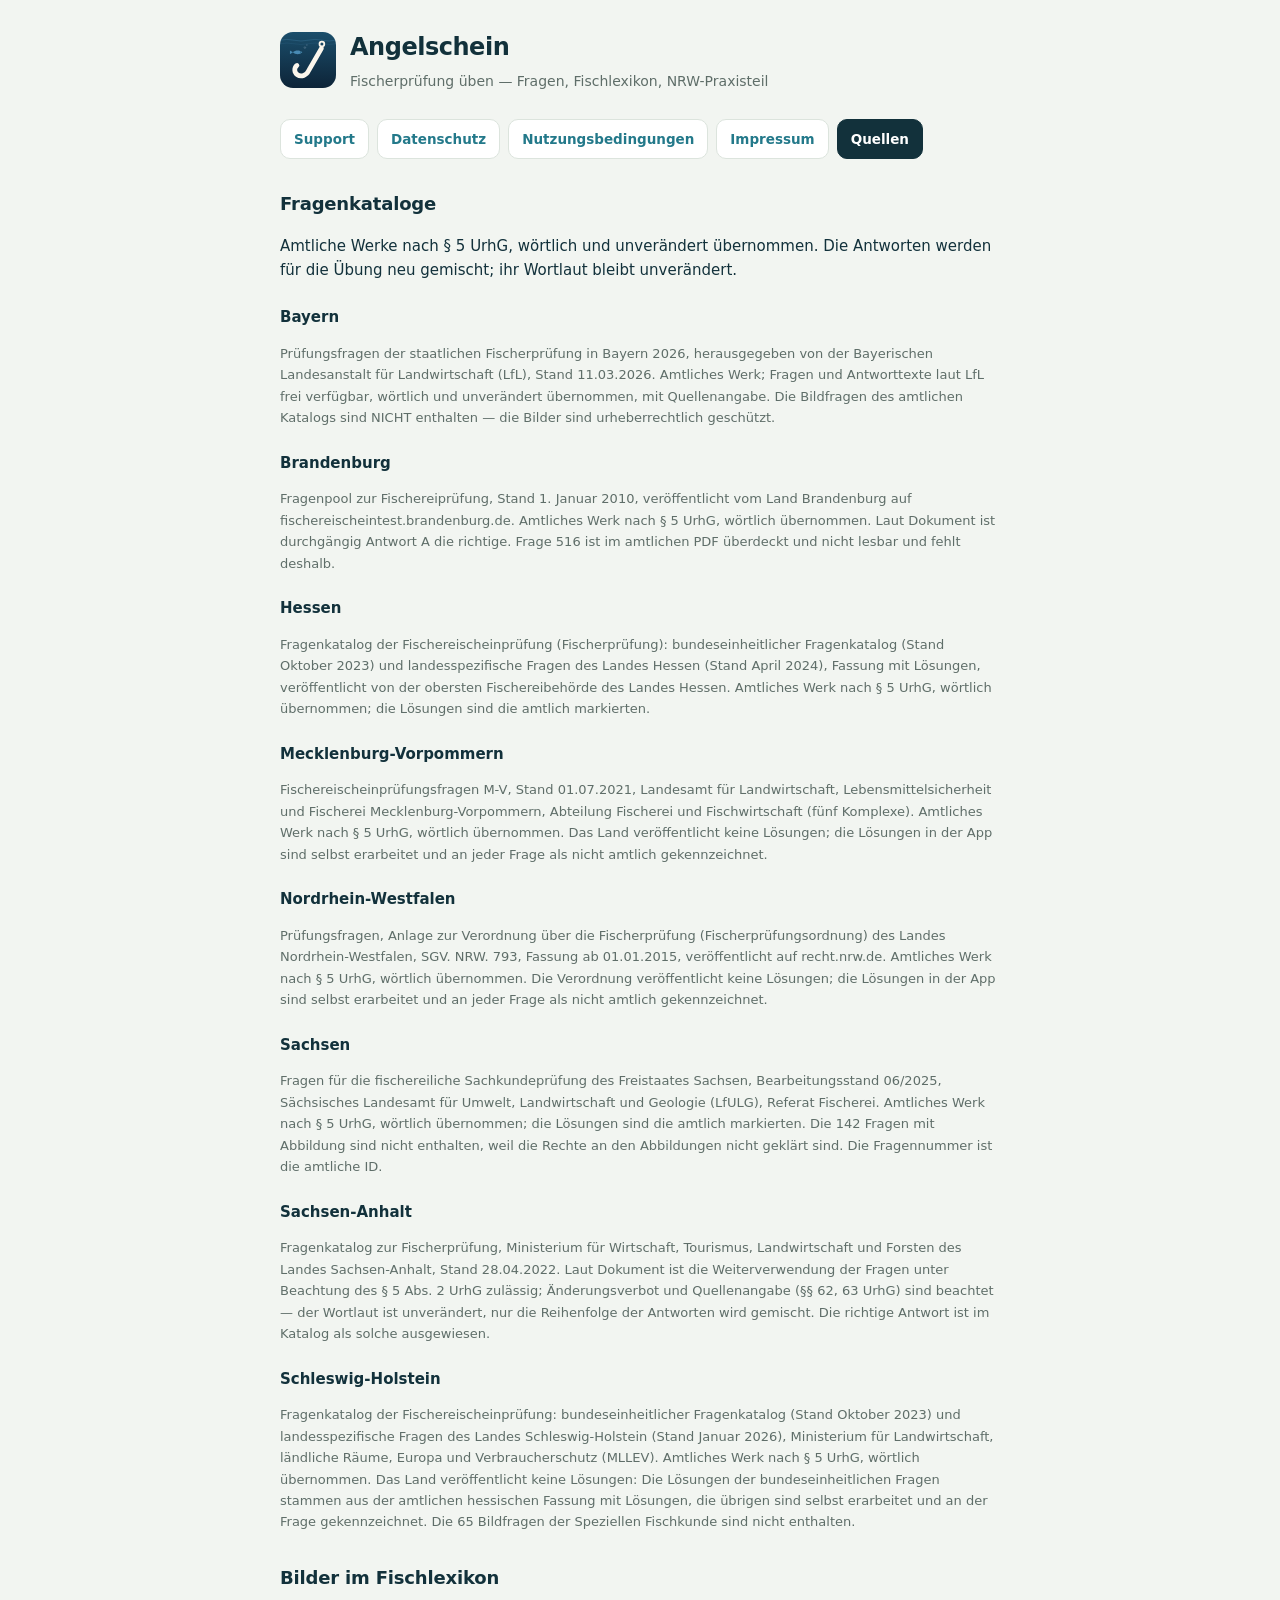
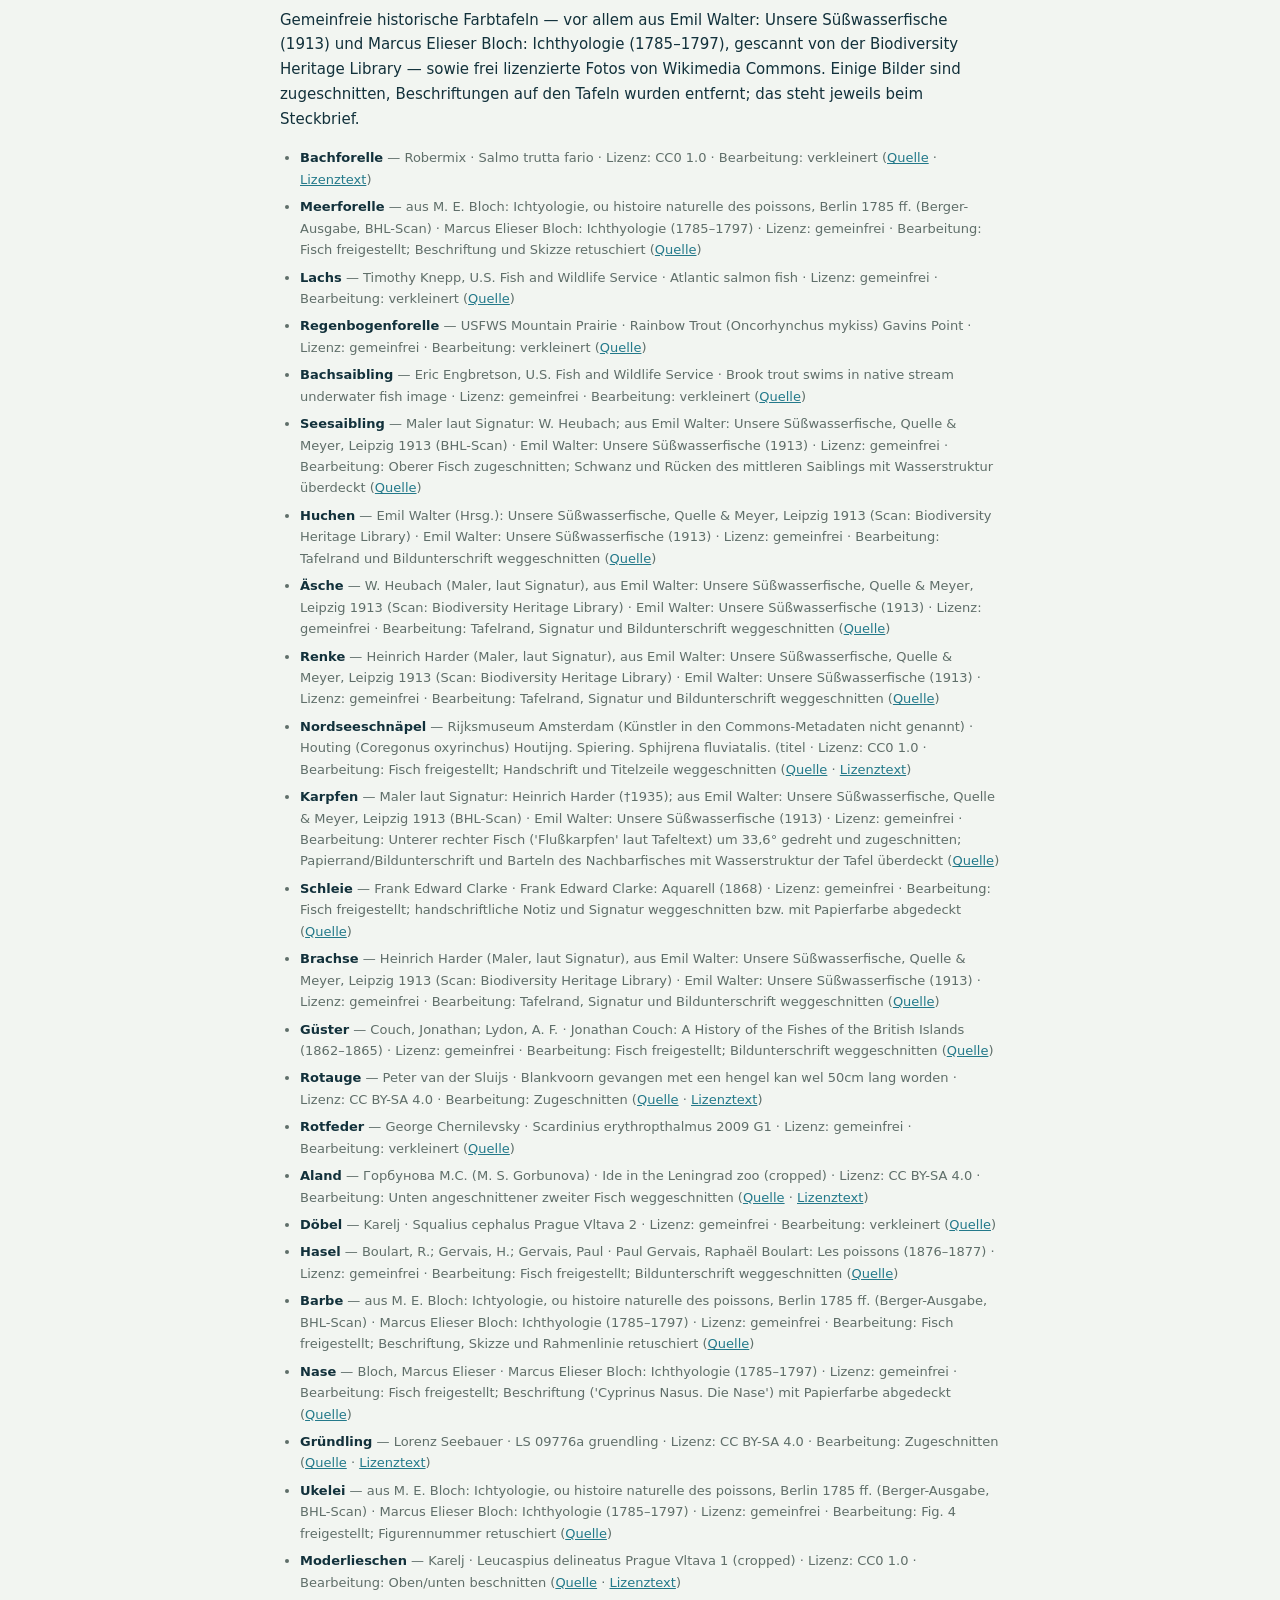
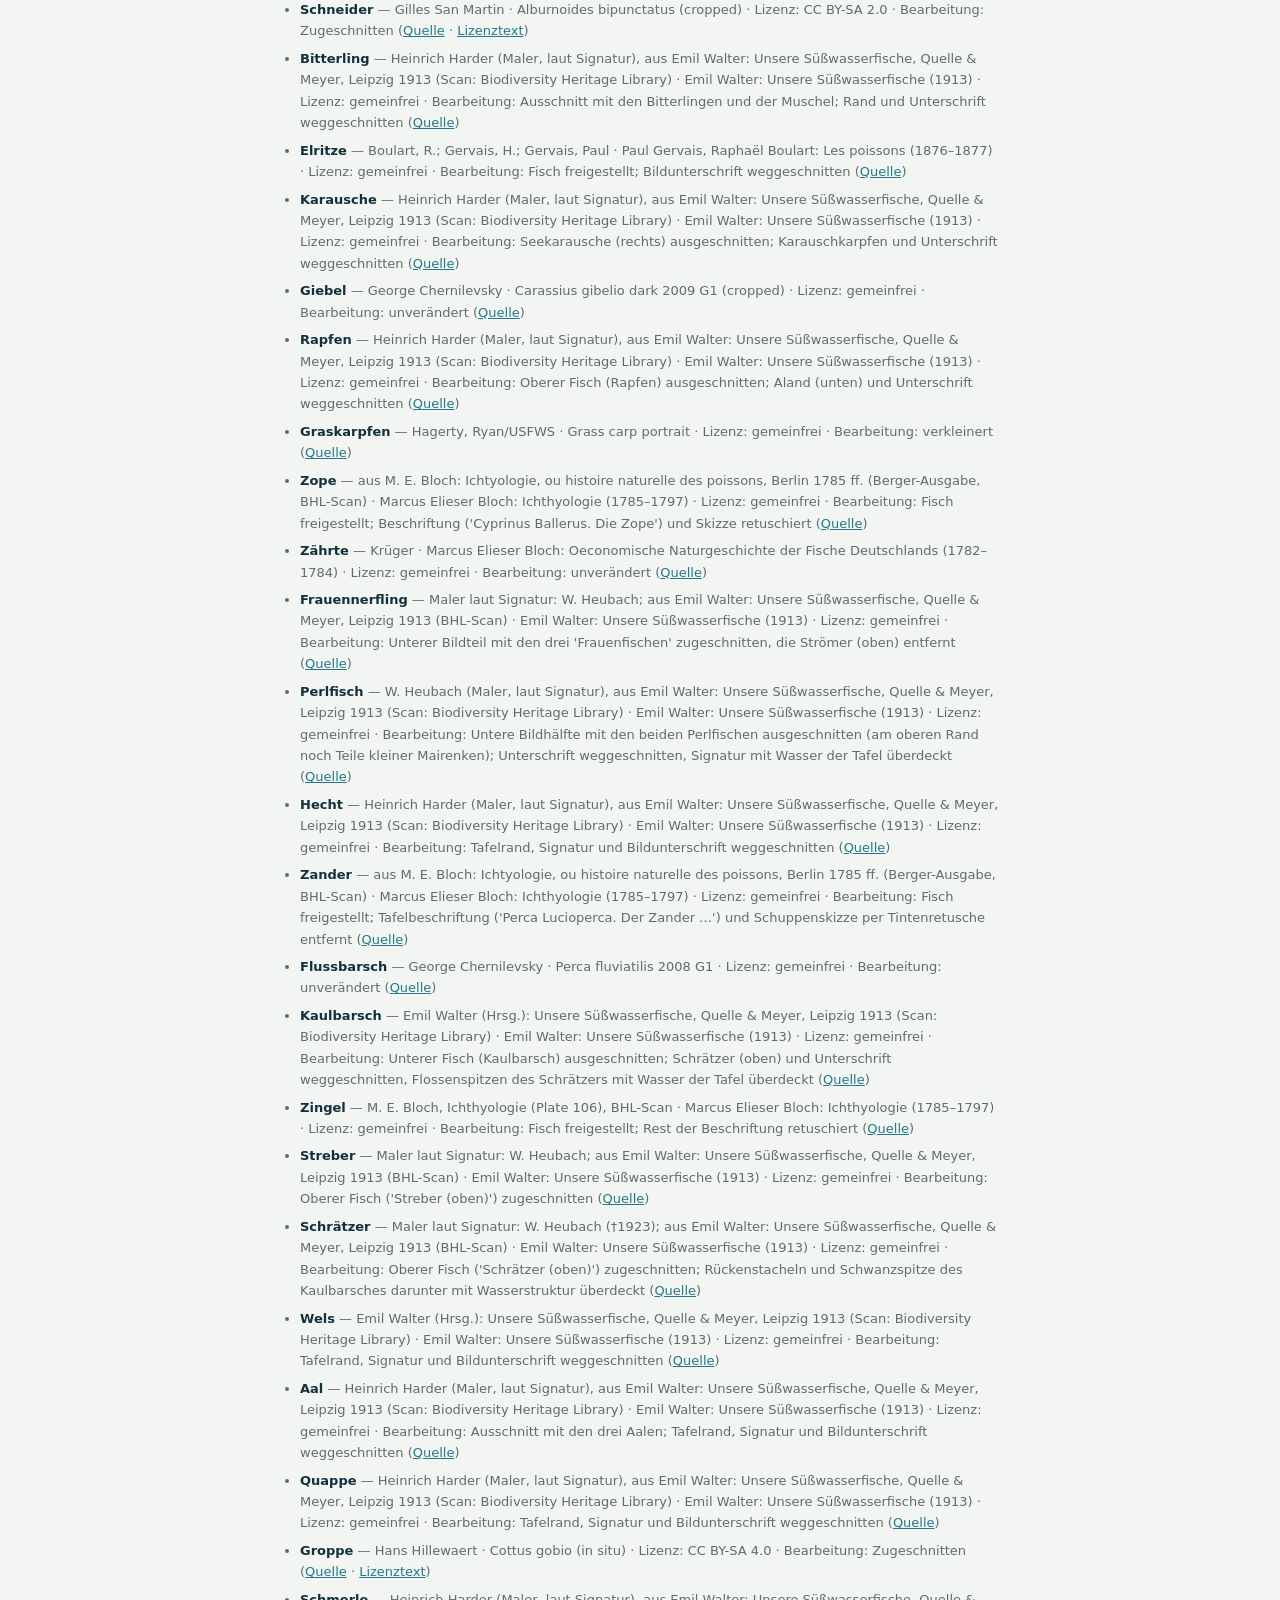
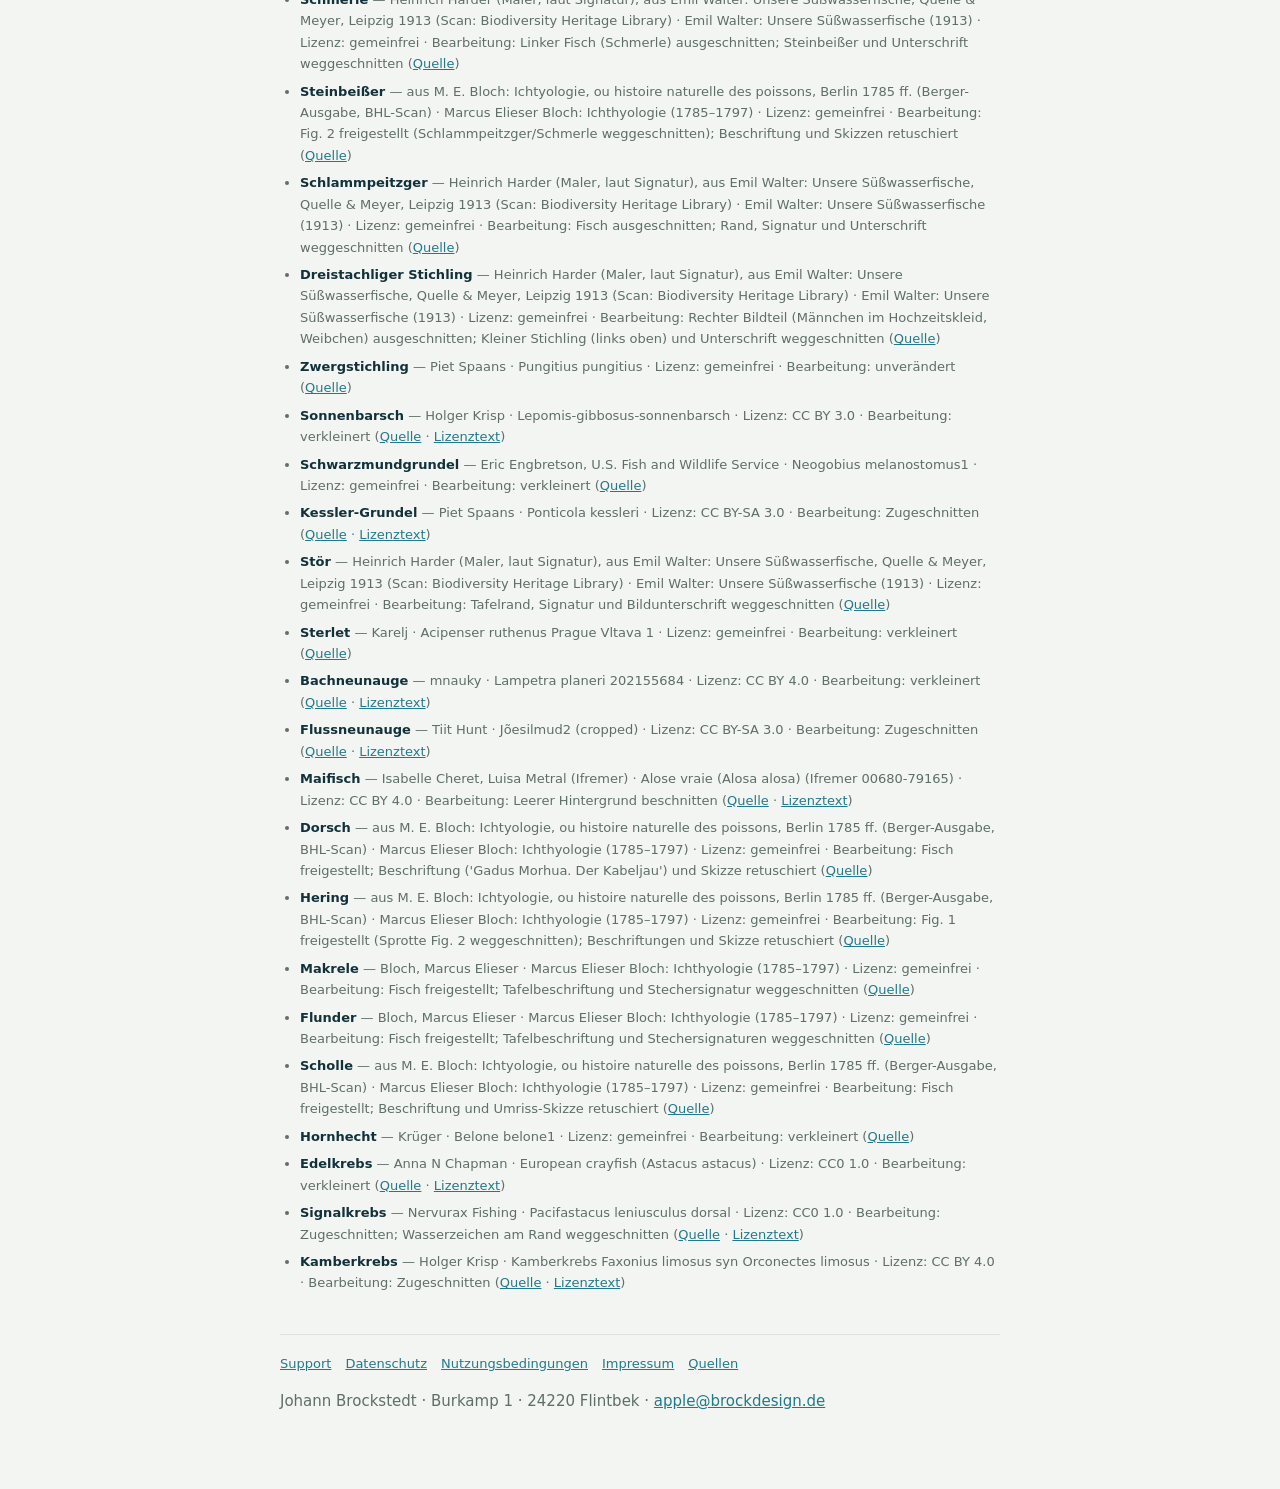
==== commit 86aff26c: "Quellen: neue Bildnachweise für Wels und Kaulbarsch Co-Authored-By: Claude Opus 5.5 <noreply@anthrop" ====
--- a/quellen.html
+++ b/quellen.html
@@ -56,7 +56,7 @@
 <h3>Schleswig-Holstein</h3><p class="klein">Fragenkatalog der Fischereischeinprüfung: bundeseinheitlicher Fragenkatalog (Stand Oktober 2023) und landesspezifische Fragen des Landes Schleswig-Holstein (Stand Januar 2026), Ministerium für Landwirtschaft, ländliche Räume, Europa und Verbraucherschutz (MLLEV). Amtliches Werk nach § 5 UrhG, wörtlich übernommen. Das Land veröffentlicht keine Lösungen: Die Lösungen der bundeseinheitlichen Fragen stammen aus der amtlichen hessischen Fassung mit Lösungen, die übrigen sind selbst erarbeitet und an der Frage gekennzeichnet. Die 65 Bildfragen der Speziellen Fischkunde sind nicht enthalten.</p>
 <h2>Bilder im Fischlexikon</h2>
 <p>Gemeinfreie historische Farbtafeln — vor allem aus Emil Walter: Unsere Süßwasserfische (1913) und Marcus Elieser Bloch: Ichthyologie (1785–1797), gescannt von der Biodiversity Heritage Library — sowie frei lizenzierte Fotos von Wikimedia Commons. Einige Bilder sind zugeschnitten, Beschriftungen auf den Tafeln wurden entfernt; das steht jeweils beim Steckbrief.</p>
-<ul class="nachweise"><li><strong>Bachforelle</strong> — Robermix · Salmo trutta fario · Lizenz: CC0 1.0 · Bearbeitung: verkleinert (<a href="https://commons.wikimedia.org/wiki/File:Salmo_trutta_fario.jpg">Quelle</a> · <a href="https://creativecommons.org/publicdomain/zero/1.0/deed.de">Lizenztext</a>)</li><li><strong>Meerforelle</strong> — aus M. E. Bloch: Ichtyologie, ou histoire naturelle des poissons, Berlin 1785 ff. (Berger-Ausgabe, BHL-Scan) · Marcus Elieser Bloch: Ichthyologie (1785–1797) · Lizenz: gemeinfrei · Bearbeitung: Fisch freigestellt; Beschriftung und Skizze retuschiert (<a href="https://commons.wikimedia.org/wiki/File:Ichtyologie,_ou,_Histoire_naturelle,_g%C3%A9n%C3%A9rale_et_particuli%C3%A8re_des_poissons_(Pl._XXI)_BHL47760564.jpg">Quelle</a>)</li><li><strong>Lachs</strong> — Timothy Knepp, U.S. Fish and Wildlife Service · Atlantic salmon fish · Lizenz: gemeinfrei · Bearbeitung: verkleinert (<a href="https://commons.wikimedia.org/wiki/File:Atlantic_salmon_fish.jpg">Quelle</a>)</li><li><strong>Regenbogenforelle</strong> — USFWS Mountain Prairie · Rainbow Trout (Oncorhynchus mykiss) Gavins Point · Lizenz: gemeinfrei · Bearbeitung: verkleinert (<a href="https://commons.wikimedia.org/wiki/File:Rainbow_Trout_(Oncorhynchus_mykiss)_Gavins_Point.jpg">Quelle</a>)</li><li><strong>Bachsaibling</strong> — Eric Engbretson, U.S. Fish and Wildlife Service · Brook trout swims in native stream underwater fish image · Lizenz: gemeinfrei · Bearbeitung: verkleinert (<a href="https://commons.wikimedia.org/wiki/File:Brook_trout_swims_in_native_stream_underwater_fish_image.jpg">Quelle</a>)</li><li><strong>Seesaibling</strong> — Maler laut Signatur: W. Heubach; aus Emil Walter: Unsere Süßwasserfische, Quelle &amp; Meyer, Leipzig 1913 (BHL-Scan) · Emil Walter: Unsere Süßwasserfische (1913) · Lizenz: gemeinfrei · Bearbeitung: Oberer Fisch zugeschnitten; Schwanz und Rücken des mittleren Saiblings mit Wasserstruktur überdeckt (<a href="https://commons.wikimedia.org/wiki/File:Unsere_S%C3%BC%C3%9Fwasserfische_(Tafel_18)_(6103144706).jpg">Quelle</a>)</li><li><strong>Huchen</strong> — Emil Walter (Hrsg.): Unsere Süßwasserfische, Quelle &amp; Meyer, Leipzig 1913 (Scan: Biodiversity Heritage Library) · Emil Walter: Unsere Süßwasserfische (1913) · Lizenz: gemeinfrei · Bearbeitung: Tafelrand und Bildunterschrift weggeschnitten (<a href="https://commons.wikimedia.org/wiki/File:Unsere_S%C3%BC%C3%9Fwasserfische_(Tafel_17)_(6103144538).jpg">Quelle</a>)</li><li><strong>Äsche</strong> — W. Heubach (Maler, laut Signatur), aus Emil Walter: Unsere Süßwasserfische, Quelle &amp; Meyer, Leipzig 1913 (Scan: Biodiversity Heritage Library) · Emil Walter: Unsere Süßwasserfische (1913) · Lizenz: gemeinfrei · Bearbeitung: Tafelrand, Signatur und Bildunterschrift weggeschnitten (<a href="https://commons.wikimedia.org/wiki/File:Unsere_S%C3%BC%C3%9Fwasserfische_(Tafel_25)_(6103146412).jpg">Quelle</a>)</li><li><strong>Renke</strong> — Heinrich Harder (Maler, laut Signatur), aus Emil Walter: Unsere Süßwasserfische, Quelle &amp; Meyer, Leipzig 1913 (Scan: Biodiversity Heritage Library) · Emil Walter: Unsere Süßwasserfische (1913) · Lizenz: gemeinfrei · Bearbeitung: Tafelrand, Signatur und Bildunterschrift weggeschnitten (<a href="https://commons.wikimedia.org/wiki/File:Unsere_S%C3%BC%C3%9Fwasserfische_(Tafel_21)_(6103145410).jpg">Quelle</a>)</li><li><strong>Nordseeschnäpel</strong> — Rijksmuseum Amsterdam (Künstler in den Commons-Metadaten nicht genannt) · Houting (Coregonus oxyrinchus) Houtijng. Spiering. Sphijrena fluviatalis. (titel · Lizenz: CC0 1.0 · Bearbeitung: Fisch freigestellt; Handschrift und Titelzeile weggeschnitten (<a href="https://commons.wikimedia.org/wiki/File:Houting_(Coregonus_oxyrinchus)_Houtijng._Spiering._Sphijrena_fluviatalis._(titel_op_object),_RP-T-BR-2017-1-6-45.jpg">Quelle</a> · <a href="https://creativecommons.org/publicdomain/zero/1.0/deed.de">Lizenztext</a>)</li><li><strong>Karpfen</strong> — Maler laut Signatur: Heinrich Harder (†1935); aus Emil Walter: Unsere Süßwasserfische, Quelle &amp; Meyer, Leipzig 1913 (BHL-Scan) · Emil Walter: Unsere Süßwasserfische (1913) · Lizenz: gemeinfrei · Bearbeitung: Unterer rechter Fisch (&#x27;Flußkarpfen&#x27; laut Tafeltext) um 33,6° gedreht und zugeschnitten; Papierrand/Bildunterschrift und Barteln des Nachbarfisches mit Wasserstruktur der Tafel überdeckt (<a href="https://commons.wikimedia.org/wiki/File:Unsere_S%C3%BC%C3%9Fwasserfische_(Tafel_33)_(6102602781).jpg">Quelle</a>)</li><li><strong>Schleie</strong> — Frank Edward Clarke · Frank Edward Clarke: Aquarell (1868) · Lizenz: gemeinfrei · Bearbeitung: Fisch freigestellt; handschriftliche Notiz und Signatur weggeschnitten bzw. mit Papierfarbe abgedeckt (<a href="https://commons.wikimedia.org/wiki/File:Tinca_tinca_by_Frank_Edward_Clarke.jpg">Quelle</a>)</li><li><strong>Brachse</strong> — Heinrich Harder (Maler, laut Signatur), aus Emil Walter: Unsere Süßwasserfische, Quelle &amp; Meyer, Leipzig 1913 (Scan: Biodiversity Heritage Library) · Emil Walter: Unsere Süßwasserfische (1913) · Lizenz: gemeinfrei · Bearbeitung: Tafelrand, Signatur und Bildunterschrift weggeschnitten (<a href="https://commons.wikimedia.org/wiki/File:Unsere_S%C3%BC%C3%9Fwasserfische_(Tafel_39)_(6103149682).jpg">Quelle</a>)</li><li><strong>Güster</strong> — Couch, Jonathan; Lydon, A. F. · Jonathan Couch: A History of the Fishes of the British Islands (1862–1865) · Lizenz: gemeinfrei · Bearbeitung: Fisch freigestellt; Bildunterschrift weggeschnitten (<a href="https://commons.wikimedia.org/wiki/File:A_history_of_the_fishes_of_the_British_Islands_(10591313774).jpg">Quelle</a>)</li><li><strong>Rotauge</strong> — Peter van der Sluijs · Blankvoorn gevangen met een hengel kan wel 50cm lang worden · Lizenz: CC BY-SA 4.0 · Bearbeitung: Zugeschnitten (<a href="https://commons.wikimedia.org/wiki/File:Blankvoorn_gevangen_met_een_hengel_kan_wel_50cm_lang_worden.jpg">Quelle</a> · <a href="https://creativecommons.org/licenses/by-sa/4.0/deed.de">Lizenztext</a>)</li><li><strong>Rotfeder</strong> — George Chernilevsky · Scardinius erythropthalmus 2009 G1 · Lizenz: gemeinfrei · Bearbeitung: verkleinert (<a href="https://commons.wikimedia.org/wiki/File:Scardinius_erythropthalmus_2009_G1.jpg">Quelle</a>)</li><li><strong>Aland</strong> — Горбунова М.С. (M. S. Gorbunova) · Ide in the Leningrad zoo (cropped) · Lizenz: CC BY-SA 4.0 · Bearbeitung: Unten angeschnittener zweiter Fisch weggeschnitten (<a href="https://commons.wikimedia.org/wiki/File:Ide_in_the_Leningrad_zoo_(cropped).jpg">Quelle</a> · <a href="https://creativecommons.org/licenses/by-sa/4.0/deed.de">Lizenztext</a>)</li><li><strong>Döbel</strong> — Karelj · Squalius cephalus Prague Vltava 2 · Lizenz: gemeinfrei · Bearbeitung: verkleinert (<a href="https://commons.wikimedia.org/wiki/File:Squalius_cephalus_Prague_Vltava_2.jpg">Quelle</a>)</li><li><strong>Hasel</strong> — Boulart, R.; Gervais, H.; Gervais, Paul · Paul Gervais, Raphaël Boulart: Les poissons (1876–1877) · Lizenz: gemeinfrei · Bearbeitung: Fisch freigestellt; Bildunterschrift weggeschnitten (<a href="https://commons.wikimedia.org/wiki/File:Les_poissons_BHL6704214.jpg">Quelle</a>)</li><li><strong>Barbe</strong> — aus M. E. Bloch: Ichtyologie, ou histoire naturelle des poissons, Berlin 1785 ff. (Berger-Ausgabe, BHL-Scan) · Marcus Elieser Bloch: Ichthyologie (1785–1797) · Lizenz: gemeinfrei · Bearbeitung: Fisch freigestellt; Beschriftung, Skizze und Rahmenlinie retuschiert (<a href="https://commons.wikimedia.org/wiki/File:Ichtyologie,_ou,_Histoire_naturelle,_g%C3%A9n%C3%A9rale_et_particuli%C3%A8re_des_poissons_(Pl._XVIII)_BHL47760532.jpg">Quelle</a>)</li><li><strong>Nase</strong> — Bloch, Marcus Elieser · Marcus Elieser Bloch: Ichthyologie (1785–1797) · Lizenz: gemeinfrei · Bearbeitung: Fisch freigestellt; Beschriftung (&#x27;Cyprinus Nasus. Die Nase&#x27;) mit Papierfarbe abgedeckt (<a href="https://commons.wikimedia.org/wiki/File:Ichthyologie;_ou,_Histoire_naturelle_des_poissons_(Plate_3)_(7064392261).jpg">Quelle</a>)</li><li><strong>Gründling</strong> — Lorenz Seebauer · LS 09776a gruendling · Lizenz: CC BY-SA 4.0 · Bearbeitung: Zugeschnitten (<a href="https://commons.wikimedia.org/wiki/File:LS_09776a_gruendling.jpg">Quelle</a> · <a href="https://creativecommons.org/licenses/by-sa/4.0/deed.de">Lizenztext</a>)</li><li><strong>Ukelei</strong> — aus M. E. Bloch: Ichtyologie, ou histoire naturelle des poissons, Berlin 1785 ff. (Berger-Ausgabe, BHL-Scan) · Marcus Elieser Bloch: Ichthyologie (1785–1797) · Lizenz: gemeinfrei · Bearbeitung: Fig. 4 freigestellt; Figurennummer retuschiert (<a href="https://commons.wikimedia.org/wiki/File:Ichtyologie,_ou,_Histoire_naturelle,_g%C3%A9n%C3%A9rale_et_particuli%C3%A8re_des_poissons_(Pl._VIII)_BHL47760412.jpg">Quelle</a>)</li><li><strong>Moderlieschen</strong> — Karelj · Leucaspius delineatus Prague Vltava 1 (cropped) · Lizenz: CC0 1.0 · Bearbeitung: Oben/unten beschnitten (<a href="https://commons.wikimedia.org/wiki/File:Leucaspius_delineatus_Prague_Vltava_1_(cropped).jpg">Quelle</a> · <a href="https://creativecommons.org/publicdomain/zero/1.0/deed.de">Lizenztext</a>)</li><li><strong>Schneider</strong> — Gilles San Martin · Alburnoides bipunctatus (cropped) · Lizenz: CC BY-SA 2.0 · Bearbeitung: Zugeschnitten (<a href="https://commons.wikimedia.org/wiki/File:Alburnoides_bipunctatus_(cropped).jpg">Quelle</a> · <a href="https://creativecommons.org/licenses/by-sa/2.0/deed.de">Lizenztext</a>)</li><li><strong>Bitterling</strong> — Heinrich Harder (Maler, laut Signatur), aus Emil Walter: Unsere Süßwasserfische, Quelle &amp; Meyer, Leipzig 1913 (Scan: Biodiversity Heritage Library) · Emil Walter: Unsere Süßwasserfische (1913) · Lizenz: gemeinfrei · Bearbeitung: Ausschnitt mit den Bitterlingen und der Muschel; Rand und Unterschrift weggeschnitten (<a href="https://commons.wikimedia.org/wiki/File:Unsere_S%C3%BC%C3%9Fwasserfische_(Tafel_38)_(6103149398).jpg">Quelle</a>)</li><li><strong>Elritze</strong> — Boulart, R.; Gervais, H.; Gervais, Paul · Paul Gervais, Raphaël Boulart: Les poissons (1876–1877) · Lizenz: gemeinfrei · Bearbeitung: Fisch freigestellt; Bildunterschrift weggeschnitten (<a href="https://commons.wikimedia.org/wiki/File:Les_poissons_BHL6704224.jpg">Quelle</a>)</li><li><strong>Karausche</strong> — Heinrich Harder (Maler, laut Signatur), aus Emil Walter: Unsere Süßwasserfische, Quelle &amp; Meyer, Leipzig 1913 (Scan: Biodiversity Heritage Library) · Emil Walter: Unsere Süßwasserfische (1913) · Lizenz: gemeinfrei · Bearbeitung: Seekarausche (rechts) ausgeschnitten; Karauschkarpfen und Unterschrift weggeschnitten (<a href="https://commons.wikimedia.org/wiki/File:Unsere_S%C3%BC%C3%9Fwasserfische_(Tafel_34)_(6102603043).jpg">Quelle</a>)</li><li><strong>Giebel</strong> — George Chernilevsky · Carassius gibelio dark 2009 G1 (cropped) · Lizenz: gemeinfrei · Bearbeitung: unverändert (<a href="https://commons.wikimedia.org/wiki/File:Carassius_gibelio_dark_2009_G1_(cropped).jpg">Quelle</a>)</li><li><strong>Rapfen</strong> — Heinrich Harder (Maler, laut Signatur), aus Emil Walter: Unsere Süßwasserfische, Quelle &amp; Meyer, Leipzig 1913 (Scan: Biodiversity Heritage Library) · Emil Walter: Unsere Süßwasserfische (1913) · Lizenz: gemeinfrei · Bearbeitung: Oberer Fisch (Rapfen) ausgeschnitten; Aland (unten) und Unterschrift weggeschnitten (<a href="https://commons.wikimedia.org/wiki/File:Unsere_S%C3%BC%C3%9Fwasserfische_(Tafel_48)_(6102606479).jpg">Quelle</a>)</li><li><strong>Graskarpfen</strong> — Hagerty, Ryan/USFWS · Grass carp portrait · Lizenz: gemeinfrei · Bearbeitung: verkleinert (<a href="https://commons.wikimedia.org/wiki/File:Grass_carp_portrait.jpg">Quelle</a>)</li><li><strong>Zope</strong> — aus M. E. Bloch: Ichtyologie, ou histoire naturelle des poissons, Berlin 1785 ff. (Berger-Ausgabe, BHL-Scan) · Marcus Elieser Bloch: Ichthyologie (1785–1797) · Lizenz: gemeinfrei · Bearbeitung: Fisch freigestellt; Beschriftung (&#x27;Cyprinus Ballerus. Die Zope&#x27;) und Skizze retuschiert (<a href="https://commons.wikimedia.org/wiki/File:Ichtyologie,_ou,_Histoire_naturelle,_g%C3%A9n%C3%A9rale_et_particuli%C3%A8re_des_poissons_(Pl._IX)_BHL47760476.jpg">Quelle</a>)</li><li><strong>Zährte</strong> — Krüger · Marcus Elieser Bloch: Oeconomische Naturgeschichte der Fische Deutschlands (1782–1784) · Lizenz: gemeinfrei · Bearbeitung: unverändert (<a href="https://commons.wikimedia.org/wiki/File:Vimba_vimba1.jpg">Quelle</a>)</li><li><strong>Frauennerfling</strong> — Maler laut Signatur: W. Heubach; aus Emil Walter: Unsere Süßwasserfische, Quelle &amp; Meyer, Leipzig 1913 (BHL-Scan) · Emil Walter: Unsere Süßwasserfische (1913) · Lizenz: gemeinfrei · Bearbeitung: Unterer Bildteil mit den drei &#x27;Frauenfischen&#x27; zugeschnitten, die Strömer (oben) entfernt (<a href="https://commons.wikimedia.org/wiki/File:Unsere_S%C3%BC%C3%9Fwasserfische_(Tafel_46)_(6102605969).jpg">Quelle</a>)</li><li><strong>Perlfisch</strong> — W. Heubach (Maler, laut Signatur), aus Emil Walter: Unsere Süßwasserfische, Quelle &amp; Meyer, Leipzig 1913 (Scan: Biodiversity Heritage Library) · Emil Walter: Unsere Süßwasserfische (1913) · Lizenz: gemeinfrei · Bearbeitung: Untere Bildhälfte mit den beiden Perlfischen ausgeschnitten (am oberen Rand noch Teile kleiner Mairenken); Unterschrift weggeschnitten, Signatur mit Wasser der Tafel überdeckt (<a href="https://commons.wikimedia.org/wiki/File:Unsere_S%C3%BC%C3%9Fwasserfische_(Tafel_45)_(6102605799).jpg">Quelle</a>)</li><li><strong>Hecht</strong> — Heinrich Harder (Maler, laut Signatur), aus Emil Walter: Unsere Süßwasserfische, Quelle &amp; Meyer, Leipzig 1913 (Scan: Biodiversity Heritage Library) · Emil Walter: Unsere Süßwasserfische (1913) · Lizenz: gemeinfrei · Bearbeitung: Tafelrand, Signatur und Bildunterschrift weggeschnitten (<a href="https://commons.wikimedia.org/wiki/File:Unsere_S%C3%BC%C3%9Fwasserfische_(Tafel_29)_(6103147244).jpg">Quelle</a>)</li><li><strong>Zander</strong> — aus M. E. Bloch: Ichtyologie, ou histoire naturelle des poissons, Berlin 1785 ff. (Berger-Ausgabe, BHL-Scan) · Marcus Elieser Bloch: Ichthyologie (1785–1797) · Lizenz: gemeinfrei · Bearbeitung: Fisch freigestellt; Tafelbeschriftung (&#x27;Perca Lucioperca. Der Zander …&#x27;) und Schuppenskizze per Tintenretusche entfernt (<a href="https://commons.wikimedia.org/wiki/File:Ichtyologie,_ou,_Histoire_naturelle,_g%C3%A9n%C3%A9rale_et_particuli%C3%A8re_des_poissons_(Pl._LI)_BHL47760773.jpg">Quelle</a>)</li><li><strong>Flussbarsch</strong> — George Chernilevsky · Perca fluviatilis 2008 G1 · Lizenz: gemeinfrei · Bearbeitung: unverändert (<a href="https://commons.wikimedia.org/wiki/File:Perca_fluviatilis_2008_G1.jpg">Quelle</a>)</li><li><strong>Kaulbarsch</strong> — MAKY.OREL · Osteichthyes - Gymnocephalus cernuus · Lizenz: CC0 1.0 · Bearbeitung: verkleinert (<a href="https://commons.wikimedia.org/wiki/File:Osteichthyes_-_Gymnocephalus_cernuus.jpg">Quelle</a> · <a href="https://creativecommons.org/publicdomain/zero/1.0/deed.de">Lizenztext</a>)</li><li><strong>Zingel</strong> — M. E. Bloch, Ichthyologie (Plate 106), BHL-Scan · Marcus Elieser Bloch: Ichthyologie (1785–1797) · Lizenz: gemeinfrei · Bearbeitung: Fisch freigestellt; Rest der Beschriftung retuschiert (<a href="https://commons.wikimedia.org/wiki/File:Ichthyologie;_ou,_Histoire_naturelle_des_poissons_(Plate_106)_(7064451263).jpg">Quelle</a>)</li><li><strong>Streber</strong> — Maler laut Signatur: W. Heubach; aus Emil Walter: Unsere Süßwasserfische, Quelle &amp; Meyer, Leipzig 1913 (BHL-Scan) · Emil Walter: Unsere Süßwasserfische (1913) · Lizenz: gemeinfrei · Bearbeitung: Oberer Fisch (&#x27;Streber (oben)&#x27;) zugeschnitten (<a href="https://commons.wikimedia.org/wiki/File:Unsere_S%C3%BC%C3%9Fwasserfische_(Tafel_9)_(6103142394).jpg">Quelle</a>)</li><li><strong>Schrätzer</strong> — Maler laut Signatur: W. Heubach (†1923); aus Emil Walter: Unsere Süßwasserfische, Quelle &amp; Meyer, Leipzig 1913 (BHL-Scan) · Emil Walter: Unsere Süßwasserfische (1913) · Lizenz: gemeinfrei · Bearbeitung: Oberer Fisch (&#x27;Schrätzer (oben)&#x27;) zugeschnitten; Rückenstacheln und Schwanzspitze des Kaulbarsches darunter mit Wasserstruktur überdeckt (<a href="https://commons.wikimedia.org/wiki/File:Unsere_S%C3%BC%C3%9Fwasserfische_(Tafel_8)_(6103142132).jpg">Quelle</a>)</li><li><strong>Wels</strong> — Naturalis Biodiversity Center · Silurus glanis Linnaeus, 1758 2599925104 · Lizenz: CC0 1.0 · Bearbeitung: verkleinert (<a href="https://commons.wikimedia.org/wiki/File:Silurus_glanis_Linnaeus,_1758_2599925104.jpg">Quelle</a> · <a href="https://creativecommons.org/publicdomain/zero/1.0/deed.de">Lizenztext</a>)</li><li><strong>Aal</strong> — Heinrich Harder (Maler, laut Signatur), aus Emil Walter: Unsere Süßwasserfische, Quelle &amp; Meyer, Leipzig 1913 (Scan: Biodiversity Heritage Library) · Emil Walter: Unsere Süßwasserfische (1913) · Lizenz: gemeinfrei · Bearbeitung: Ausschnitt mit den drei Aalen; Tafelrand, Signatur und Bildunterschrift weggeschnitten (<a href="https://commons.wikimedia.org/wiki/File:Unsere_S%C3%BC%C3%9Fwasserfische_(Tafel_3)_(6102595619).jpg">Quelle</a>)</li><li><strong>Quappe</strong> — Heinrich Harder (Maler, laut Signatur), aus Emil Walter: Unsere Süßwasserfische, Quelle &amp; Meyer, Leipzig 1913 (Scan: Biodiversity Heritage Library) · Emil Walter: Unsere Süßwasserfische (1913) · Lizenz: gemeinfrei · Bearbeitung: Tafelrand, Signatur und Bildunterschrift weggeschnitten (<a href="https://commons.wikimedia.org/wiki/File:Unsere_S%C3%BC%C3%9Fwasserfische_(Tafel_5)_(6103141396).jpg">Quelle</a>)</li><li><strong>Groppe</strong> — Hans Hillewaert · Cottus gobio (in situ) · Lizenz: CC BY-SA 4.0 · Bearbeitung: Zugeschnitten (<a href="https://commons.wikimedia.org/wiki/File:Cottus_gobio_(in_situ).jpg">Quelle</a> · <a href="https://creativecommons.org/licenses/by-sa/4.0/deed.de">Lizenztext</a>)</li><li><strong>Schmerle</strong> — Heinrich Harder (Maler, laut Signatur), aus Emil Walter: Unsere Süßwasserfische, Quelle &amp; Meyer, Leipzig 1913 (Scan: Biodiversity Heritage Library) · Emil Walter: Unsere Süßwasserfische (1913) · Lizenz: gemeinfrei · Bearbeitung: Linker Fisch (Schmerle) ausgeschnitten; Steinbeißer und Unterschrift weggeschnitten (<a href="https://commons.wikimedia.org/wiki/File:Unsere_S%C3%BC%C3%9Fwasserfische_(Tafel_32)_(6102602545).jpg">Quelle</a>)</li><li><strong>Steinbeißer</strong> — aus M. E. Bloch: Ichtyologie, ou histoire naturelle des poissons, Berlin 1785 ff. (Berger-Ausgabe, BHL-Scan) · Marcus Elieser Bloch: Ichthyologie (1785–1797) · Lizenz: gemeinfrei · Bearbeitung: Fig. 2 freigestellt (Schlammpeitzger/Schmerle weggeschnitten); Beschriftung und Skizzen retuschiert (<a href="https://commons.wikimedia.org/wiki/File:Ichtyologie,_ou,_Histoire_naturelle,_g%C3%A9n%C3%A9rale_et_particuli%C3%A8re_des_poissons_(Pl._XXXI)_BHL47760640.jpg">Quelle</a>)</li><li><strong>Schlammpeitzger</strong> — Heinrich Harder (Maler, laut Signatur), aus Emil Walter: Unsere Süßwasserfische, Quelle &amp; Meyer, Leipzig 1913 (Scan: Biodiversity Heritage Library) · Emil Walter: Unsere Süßwasserfische (1913) · Lizenz: gemeinfrei · Bearbeitung: Fisch ausgeschnitten; Rand, Signatur und Unterschrift weggeschnitten (<a href="https://commons.wikimedia.org/wiki/File:Unsere_S%C3%BC%C3%9Fwasserfische_(Tafel_31)_(6102602321).jpg">Quelle</a>)</li><li><strong>Dreistachliger Stichling</strong> — Heinrich Harder (Maler, laut Signatur), aus Emil Walter: Unsere Süßwasserfische, Quelle &amp; Meyer, Leipzig 1913 (Scan: Biodiversity Heritage Library) · Emil Walter: Unsere Süßwasserfische (1913) · Lizenz: gemeinfrei · Bearbeitung: Rechter Bildteil (Männchen im Hochzeitskleid, Weibchen) ausgeschnitten; Kleiner Stichling (links oben) und Unterschrift weggeschnitten (<a href="https://commons.wikimedia.org/wiki/File:Unsere_S%C3%BC%C3%9Fwasserfische_(Tafel_4)_(6102595905).jpg">Quelle</a>)</li><li><strong>Zwergstichling</strong> — Piet Spaans · Pungitius pungitius · Lizenz: gemeinfrei · Bearbeitung: unverändert (<a href="https://commons.wikimedia.org/wiki/File:Pungitius_pungitius.jpg">Quelle</a>)</li><li><strong>Sonnenbarsch</strong> — Holger Krisp · Lepomis-gibbosus-sonnenbarsch · Lizenz: CC BY 3.0 · Bearbeitung: verkleinert (<a href="https://commons.wikimedia.org/wiki/File:Lepomis-gibbosus-sonnenbarsch.jpg">Quelle</a> · <a href="https://creativecommons.org/licenses/by/3.0/deed.de">Lizenztext</a>)</li><li><strong>Schwarzmundgrundel</strong> — Eric Engbretson, U.S. Fish and Wildlife Service · Neogobius melanostomus1 · Lizenz: gemeinfrei · Bearbeitung: verkleinert (<a href="https://commons.wikimedia.org/wiki/File:Neogobius_melanostomus1.jpg">Quelle</a>)</li><li><strong>Kessler-Grundel</strong> — Piet Spaans · Ponticola kessleri · Lizenz: CC BY-SA 3.0 · Bearbeitung: Zugeschnitten (<a href="https://commons.wikimedia.org/wiki/File:Ponticola_kessleri.jpg">Quelle</a> · <a href="https://creativecommons.org/licenses/by-sa/3.0/deed.de">Lizenztext</a>)</li><li><strong>Stör</strong> — Heinrich Harder (Maler, laut Signatur), aus Emil Walter: Unsere Süßwasserfische, Quelle &amp; Meyer, Leipzig 1913 (Scan: Biodiversity Heritage Library) · Emil Walter: Unsere Süßwasserfische (1913) · Lizenz: gemeinfrei · Bearbeitung: Tafelrand, Signatur und Bildunterschrift weggeschnitten (<a href="https://commons.wikimedia.org/wiki/File:Unsere_S%C3%BC%C3%9Fwasserfische_(Tafel_2)_(6102595439).jpg">Quelle</a>)</li><li><strong>Sterlet</strong> — Karelj · Acipenser ruthenus Prague Vltava 1 · Lizenz: gemeinfrei · Bearbeitung: verkleinert (<a href="https://commons.wikimedia.org/wiki/File:Acipenser_ruthenus_Prague_Vltava_1.jpg">Quelle</a>)</li><li><strong>Bachneunauge</strong> — mnauky · Lampetra planeri 202155684 · Lizenz: CC BY 4.0 · Bearbeitung: verkleinert (<a href="https://commons.wikimedia.org/wiki/File:Lampetra_planeri_202155684.jpg">Quelle</a> · <a href="https://creativecommons.org/licenses/by/4.0/deed.de">Lizenztext</a>)</li><li><strong>Flussneunauge</strong> — Tiit Hunt · Jõesilmud2 (cropped) · Lizenz: CC BY-SA 3.0 · Bearbeitung: Zugeschnitten (<a href="https://commons.wikimedia.org/wiki/File:J%C3%B5esilmud2_(cropped).jpg">Quelle</a> · <a href="https://creativecommons.org/licenses/by-sa/3.0/deed.de">Lizenztext</a>)</li><li><strong>Maifisch</strong> — Isabelle Cheret, Luisa Metral (Ifremer) · Alose vraie (Alosa alosa) (Ifremer 00680-79165) · Lizenz: CC BY 4.0 · Bearbeitung: Leerer Hintergrund beschnitten (<a href="https://commons.wikimedia.org/wiki/File:Alose_vraie_(Alosa_alosa)_(Ifremer_00680-79165).jpg">Quelle</a> · <a href="https://creativecommons.org/licenses/by/4.0/deed.de">Lizenztext</a>)</li><li><strong>Dorsch</strong> — aus M. E. Bloch: Ichtyologie, ou histoire naturelle des poissons, Berlin 1785 ff. (Berger-Ausgabe, BHL-Scan) · Marcus Elieser Bloch: Ichthyologie (1785–1797) · Lizenz: gemeinfrei · Bearbeitung: Fisch freigestellt; Beschriftung (&#x27;Gadus Morhua. Der Kabeljau&#x27;) und Skizze retuschiert (<a href="https://commons.wikimedia.org/wiki/File:Ichtyologie,_ou,_Histoire_naturelle,_g%C3%A9n%C3%A9rale_et_particuli%C3%A8re_des_poissons_(Pl._LXIV)_BHL47760872.jpg">Quelle</a>)</li><li><strong>Hering</strong> — aus M. E. Bloch: Ichtyologie, ou histoire naturelle des poissons, Berlin 1785 ff. (Berger-Ausgabe, BHL-Scan) · Marcus Elieser Bloch: Ichthyologie (1785–1797) · Lizenz: gemeinfrei · Bearbeitung: Fig. 1 freigestellt (Sprotte Fig. 2 weggeschnitten); Beschriftungen und Skizze retuschiert (<a href="https://commons.wikimedia.org/wiki/File:Ichtyologie,_ou,_Histoire_naturelle,_g%C3%A9n%C3%A9rale_et_particuli%C3%A8re_des_poissons_(Pl._XXIX)_BHL47760612.jpg">Quelle</a>)</li><li><strong>Makrele</strong> — Bloch, Marcus Elieser · Marcus Elieser Bloch: Ichthyologie (1785–1797) · Lizenz: gemeinfrei · Bearbeitung: Fisch freigestellt; Tafelbeschriftung und Stechersignatur weggeschnitten (<a href="https://commons.wikimedia.org/wiki/File:Ichthyologie;_ou,_Histoire_naturelle_des_poissons_(Plate_54)_(7064420167).jpg">Quelle</a>)</li><li><strong>Flunder</strong> — Bloch, Marcus Elieser · Marcus Elieser Bloch: Ichthyologie (1785–1797) · Lizenz: gemeinfrei · Bearbeitung: Fisch freigestellt; Tafelbeschriftung und Stechersignaturen weggeschnitten (<a href="https://commons.wikimedia.org/wiki/File:Ichthyologie;_ou,_Histoire_naturelle_des_poissons_(Plate_44)_(6918336152).jpg">Quelle</a>)</li><li><strong>Scholle</strong> — aus M. E. Bloch: Ichtyologie, ou histoire naturelle des poissons, Berlin 1785 ff. (Berger-Ausgabe, BHL-Scan) · Marcus Elieser Bloch: Ichthyologie (1785–1797) · Lizenz: gemeinfrei · Bearbeitung: Fisch freigestellt; Beschriftung und Umriss-Skizze retuschiert (<a href="https://commons.wikimedia.org/wiki/File:Ichtyologie,_ou,_Histoire_naturelle,_g%C3%A9n%C3%A9rale_et_particuli%C3%A8re_des_poissons_(Pl._XLII)_BHL47760726.jpg">Quelle</a>)</li><li><strong>Hornhecht</strong> — Krüger · Belone belone1 · Lizenz: gemeinfrei · Bearbeitung: verkleinert (<a href="https://commons.wikimedia.org/wiki/File:Belone_belone1.jpg">Quelle</a>)</li><li><strong>Edelkrebs</strong> — Anna N Chapman · European crayfish (Astacus astacus) · Lizenz: CC0 1.0 · Bearbeitung: verkleinert (<a href="https://commons.wikimedia.org/wiki/File:European_crayfish_(Astacus_astacus).jpg">Quelle</a> · <a href="https://creativecommons.org/publicdomain/zero/1.0/deed.de">Lizenztext</a>)</li><li><strong>Signalkrebs</strong> — Nervurax Fishing · Pacifastacus leniusculus dorsal · Lizenz: CC0 1.0 · Bearbeitung: Zugeschnitten; Wasserzeichen am Rand weggeschnitten (<a href="https://commons.wikimedia.org/wiki/File:Pacifastacus_leniusculus_dorsal.jpg">Quelle</a> · <a href="https://creativecommons.org/publicdomain/zero/1.0/deed.de">Lizenztext</a>)</li><li><strong>Kamberkrebs</strong> — Holger Krisp · Kamberkrebs Faxonius limosus syn Orconectes limosus · Lizenz: CC BY 4.0 · Bearbeitung: Zugeschnitten (<a href="https://commons.wikimedia.org/wiki/File:Kamberkrebs_Faxonius_limosus_syn_Orconectes_limosus.jpg">Quelle</a> · <a href="https://creativecommons.org/licenses/by/4.0/deed.de">Lizenztext</a>)</li></ul>
+<ul class="nachweise"><li><strong>Bachforelle</strong> — Robermix · Salmo trutta fario · Lizenz: CC0 1.0 · Bearbeitung: verkleinert (<a href="https://commons.wikimedia.org/wiki/File:Salmo_trutta_fario.jpg">Quelle</a> · <a href="https://creativecommons.org/publicdomain/zero/1.0/deed.de">Lizenztext</a>)</li><li><strong>Meerforelle</strong> — aus M. E. Bloch: Ichtyologie, ou histoire naturelle des poissons, Berlin 1785 ff. (Berger-Ausgabe, BHL-Scan) · Marcus Elieser Bloch: Ichthyologie (1785–1797) · Lizenz: gemeinfrei · Bearbeitung: Fisch freigestellt; Beschriftung und Skizze retuschiert (<a href="https://commons.wikimedia.org/wiki/File:Ichtyologie,_ou,_Histoire_naturelle,_g%C3%A9n%C3%A9rale_et_particuli%C3%A8re_des_poissons_(Pl._XXI)_BHL47760564.jpg">Quelle</a>)</li><li><strong>Lachs</strong> — Timothy Knepp, U.S. Fish and Wildlife Service · Atlantic salmon fish · Lizenz: gemeinfrei · Bearbeitung: verkleinert (<a href="https://commons.wikimedia.org/wiki/File:Atlantic_salmon_fish.jpg">Quelle</a>)</li><li><strong>Regenbogenforelle</strong> — USFWS Mountain Prairie · Rainbow Trout (Oncorhynchus mykiss) Gavins Point · Lizenz: gemeinfrei · Bearbeitung: verkleinert (<a href="https://commons.wikimedia.org/wiki/File:Rainbow_Trout_(Oncorhynchus_mykiss)_Gavins_Point.jpg">Quelle</a>)</li><li><strong>Bachsaibling</strong> — Eric Engbretson, U.S. Fish and Wildlife Service · Brook trout swims in native stream underwater fish image · Lizenz: gemeinfrei · Bearbeitung: verkleinert (<a href="https://commons.wikimedia.org/wiki/File:Brook_trout_swims_in_native_stream_underwater_fish_image.jpg">Quelle</a>)</li><li><strong>Seesaibling</strong> — Maler laut Signatur: W. Heubach; aus Emil Walter: Unsere Süßwasserfische, Quelle &amp; Meyer, Leipzig 1913 (BHL-Scan) · Emil Walter: Unsere Süßwasserfische (1913) · Lizenz: gemeinfrei · Bearbeitung: Oberer Fisch zugeschnitten; Schwanz und Rücken des mittleren Saiblings mit Wasserstruktur überdeckt (<a href="https://commons.wikimedia.org/wiki/File:Unsere_S%C3%BC%C3%9Fwasserfische_(Tafel_18)_(6103144706).jpg">Quelle</a>)</li><li><strong>Huchen</strong> — Emil Walter (Hrsg.): Unsere Süßwasserfische, Quelle &amp; Meyer, Leipzig 1913 (Scan: Biodiversity Heritage Library) · Emil Walter: Unsere Süßwasserfische (1913) · Lizenz: gemeinfrei · Bearbeitung: Tafelrand und Bildunterschrift weggeschnitten (<a href="https://commons.wikimedia.org/wiki/File:Unsere_S%C3%BC%C3%9Fwasserfische_(Tafel_17)_(6103144538).jpg">Quelle</a>)</li><li><strong>Äsche</strong> — W. Heubach (Maler, laut Signatur), aus Emil Walter: Unsere Süßwasserfische, Quelle &amp; Meyer, Leipzig 1913 (Scan: Biodiversity Heritage Library) · Emil Walter: Unsere Süßwasserfische (1913) · Lizenz: gemeinfrei · Bearbeitung: Tafelrand, Signatur und Bildunterschrift weggeschnitten (<a href="https://commons.wikimedia.org/wiki/File:Unsere_S%C3%BC%C3%9Fwasserfische_(Tafel_25)_(6103146412).jpg">Quelle</a>)</li><li><strong>Renke</strong> — Heinrich Harder (Maler, laut Signatur), aus Emil Walter: Unsere Süßwasserfische, Quelle &amp; Meyer, Leipzig 1913 (Scan: Biodiversity Heritage Library) · Emil Walter: Unsere Süßwasserfische (1913) · Lizenz: gemeinfrei · Bearbeitung: Tafelrand, Signatur und Bildunterschrift weggeschnitten (<a href="https://commons.wikimedia.org/wiki/File:Unsere_S%C3%BC%C3%9Fwasserfische_(Tafel_21)_(6103145410).jpg">Quelle</a>)</li><li><strong>Nordseeschnäpel</strong> — Rijksmuseum Amsterdam (Künstler in den Commons-Metadaten nicht genannt) · Houting (Coregonus oxyrinchus) Houtijng. Spiering. Sphijrena fluviatalis. (titel · Lizenz: CC0 1.0 · Bearbeitung: Fisch freigestellt; Handschrift und Titelzeile weggeschnitten (<a href="https://commons.wikimedia.org/wiki/File:Houting_(Coregonus_oxyrinchus)_Houtijng._Spiering._Sphijrena_fluviatalis._(titel_op_object),_RP-T-BR-2017-1-6-45.jpg">Quelle</a> · <a href="https://creativecommons.org/publicdomain/zero/1.0/deed.de">Lizenztext</a>)</li><li><strong>Karpfen</strong> — Maler laut Signatur: Heinrich Harder (†1935); aus Emil Walter: Unsere Süßwasserfische, Quelle &amp; Meyer, Leipzig 1913 (BHL-Scan) · Emil Walter: Unsere Süßwasserfische (1913) · Lizenz: gemeinfrei · Bearbeitung: Unterer rechter Fisch (&#x27;Flußkarpfen&#x27; laut Tafeltext) um 33,6° gedreht und zugeschnitten; Papierrand/Bildunterschrift und Barteln des Nachbarfisches mit Wasserstruktur der Tafel überdeckt (<a href="https://commons.wikimedia.org/wiki/File:Unsere_S%C3%BC%C3%9Fwasserfische_(Tafel_33)_(6102602781).jpg">Quelle</a>)</li><li><strong>Schleie</strong> — Frank Edward Clarke · Frank Edward Clarke: Aquarell (1868) · Lizenz: gemeinfrei · Bearbeitung: Fisch freigestellt; handschriftliche Notiz und Signatur weggeschnitten bzw. mit Papierfarbe abgedeckt (<a href="https://commons.wikimedia.org/wiki/File:Tinca_tinca_by_Frank_Edward_Clarke.jpg">Quelle</a>)</li><li><strong>Brachse</strong> — Heinrich Harder (Maler, laut Signatur), aus Emil Walter: Unsere Süßwasserfische, Quelle &amp; Meyer, Leipzig 1913 (Scan: Biodiversity Heritage Library) · Emil Walter: Unsere Süßwasserfische (1913) · Lizenz: gemeinfrei · Bearbeitung: Tafelrand, Signatur und Bildunterschrift weggeschnitten (<a href="https://commons.wikimedia.org/wiki/File:Unsere_S%C3%BC%C3%9Fwasserfische_(Tafel_39)_(6103149682).jpg">Quelle</a>)</li><li><strong>Güster</strong> — Couch, Jonathan; Lydon, A. F. · Jonathan Couch: A History of the Fishes of the British Islands (1862–1865) · Lizenz: gemeinfrei · Bearbeitung: Fisch freigestellt; Bildunterschrift weggeschnitten (<a href="https://commons.wikimedia.org/wiki/File:A_history_of_the_fishes_of_the_British_Islands_(10591313774).jpg">Quelle</a>)</li><li><strong>Rotauge</strong> — Peter van der Sluijs · Blankvoorn gevangen met een hengel kan wel 50cm lang worden · Lizenz: CC BY-SA 4.0 · Bearbeitung: Zugeschnitten (<a href="https://commons.wikimedia.org/wiki/File:Blankvoorn_gevangen_met_een_hengel_kan_wel_50cm_lang_worden.jpg">Quelle</a> · <a href="https://creativecommons.org/licenses/by-sa/4.0/deed.de">Lizenztext</a>)</li><li><strong>Rotfeder</strong> — George Chernilevsky · Scardinius erythropthalmus 2009 G1 · Lizenz: gemeinfrei · Bearbeitung: verkleinert (<a href="https://commons.wikimedia.org/wiki/File:Scardinius_erythropthalmus_2009_G1.jpg">Quelle</a>)</li><li><strong>Aland</strong> — Горбунова М.С. (M. S. Gorbunova) · Ide in the Leningrad zoo (cropped) · Lizenz: CC BY-SA 4.0 · Bearbeitung: Unten angeschnittener zweiter Fisch weggeschnitten (<a href="https://commons.wikimedia.org/wiki/File:Ide_in_the_Leningrad_zoo_(cropped).jpg">Quelle</a> · <a href="https://creativecommons.org/licenses/by-sa/4.0/deed.de">Lizenztext</a>)</li><li><strong>Döbel</strong> — Karelj · Squalius cephalus Prague Vltava 2 · Lizenz: gemeinfrei · Bearbeitung: verkleinert (<a href="https://commons.wikimedia.org/wiki/File:Squalius_cephalus_Prague_Vltava_2.jpg">Quelle</a>)</li><li><strong>Hasel</strong> — Boulart, R.; Gervais, H.; Gervais, Paul · Paul Gervais, Raphaël Boulart: Les poissons (1876–1877) · Lizenz: gemeinfrei · Bearbeitung: Fisch freigestellt; Bildunterschrift weggeschnitten (<a href="https://commons.wikimedia.org/wiki/File:Les_poissons_BHL6704214.jpg">Quelle</a>)</li><li><strong>Barbe</strong> — aus M. E. Bloch: Ichtyologie, ou histoire naturelle des poissons, Berlin 1785 ff. (Berger-Ausgabe, BHL-Scan) · Marcus Elieser Bloch: Ichthyologie (1785–1797) · Lizenz: gemeinfrei · Bearbeitung: Fisch freigestellt; Beschriftung, Skizze und Rahmenlinie retuschiert (<a href="https://commons.wikimedia.org/wiki/File:Ichtyologie,_ou,_Histoire_naturelle,_g%C3%A9n%C3%A9rale_et_particuli%C3%A8re_des_poissons_(Pl._XVIII)_BHL47760532.jpg">Quelle</a>)</li><li><strong>Nase</strong> — Bloch, Marcus Elieser · Marcus Elieser Bloch: Ichthyologie (1785–1797) · Lizenz: gemeinfrei · Bearbeitung: Fisch freigestellt; Beschriftung (&#x27;Cyprinus Nasus. Die Nase&#x27;) mit Papierfarbe abgedeckt (<a href="https://commons.wikimedia.org/wiki/File:Ichthyologie;_ou,_Histoire_naturelle_des_poissons_(Plate_3)_(7064392261).jpg">Quelle</a>)</li><li><strong>Gründling</strong> — Lorenz Seebauer · LS 09776a gruendling · Lizenz: CC BY-SA 4.0 · Bearbeitung: Zugeschnitten (<a href="https://commons.wikimedia.org/wiki/File:LS_09776a_gruendling.jpg">Quelle</a> · <a href="https://creativecommons.org/licenses/by-sa/4.0/deed.de">Lizenztext</a>)</li><li><strong>Ukelei</strong> — aus M. E. Bloch: Ichtyologie, ou histoire naturelle des poissons, Berlin 1785 ff. (Berger-Ausgabe, BHL-Scan) · Marcus Elieser Bloch: Ichthyologie (1785–1797) · Lizenz: gemeinfrei · Bearbeitung: Fig. 4 freigestellt; Figurennummer retuschiert (<a href="https://commons.wikimedia.org/wiki/File:Ichtyologie,_ou,_Histoire_naturelle,_g%C3%A9n%C3%A9rale_et_particuli%C3%A8re_des_poissons_(Pl._VIII)_BHL47760412.jpg">Quelle</a>)</li><li><strong>Moderlieschen</strong> — Karelj · Leucaspius delineatus Prague Vltava 1 (cropped) · Lizenz: CC0 1.0 · Bearbeitung: Oben/unten beschnitten (<a href="https://commons.wikimedia.org/wiki/File:Leucaspius_delineatus_Prague_Vltava_1_(cropped).jpg">Quelle</a> · <a href="https://creativecommons.org/publicdomain/zero/1.0/deed.de">Lizenztext</a>)</li><li><strong>Schneider</strong> — Gilles San Martin · Alburnoides bipunctatus (cropped) · Lizenz: CC BY-SA 2.0 · Bearbeitung: Zugeschnitten (<a href="https://commons.wikimedia.org/wiki/File:Alburnoides_bipunctatus_(cropped).jpg">Quelle</a> · <a href="https://creativecommons.org/licenses/by-sa/2.0/deed.de">Lizenztext</a>)</li><li><strong>Bitterling</strong> — Heinrich Harder (Maler, laut Signatur), aus Emil Walter: Unsere Süßwasserfische, Quelle &amp; Meyer, Leipzig 1913 (Scan: Biodiversity Heritage Library) · Emil Walter: Unsere Süßwasserfische (1913) · Lizenz: gemeinfrei · Bearbeitung: Ausschnitt mit den Bitterlingen und der Muschel; Rand und Unterschrift weggeschnitten (<a href="https://commons.wikimedia.org/wiki/File:Unsere_S%C3%BC%C3%9Fwasserfische_(Tafel_38)_(6103149398).jpg">Quelle</a>)</li><li><strong>Elritze</strong> — Boulart, R.; Gervais, H.; Gervais, Paul · Paul Gervais, Raphaël Boulart: Les poissons (1876–1877) · Lizenz: gemeinfrei · Bearbeitung: Fisch freigestellt; Bildunterschrift weggeschnitten (<a href="https://commons.wikimedia.org/wiki/File:Les_poissons_BHL6704224.jpg">Quelle</a>)</li><li><strong>Karausche</strong> — Heinrich Harder (Maler, laut Signatur), aus Emil Walter: Unsere Süßwasserfische, Quelle &amp; Meyer, Leipzig 1913 (Scan: Biodiversity Heritage Library) · Emil Walter: Unsere Süßwasserfische (1913) · Lizenz: gemeinfrei · Bearbeitung: Seekarausche (rechts) ausgeschnitten; Karauschkarpfen und Unterschrift weggeschnitten (<a href="https://commons.wikimedia.org/wiki/File:Unsere_S%C3%BC%C3%9Fwasserfische_(Tafel_34)_(6102603043).jpg">Quelle</a>)</li><li><strong>Giebel</strong> — George Chernilevsky · Carassius gibelio dark 2009 G1 (cropped) · Lizenz: gemeinfrei · Bearbeitung: unverändert (<a href="https://commons.wikimedia.org/wiki/File:Carassius_gibelio_dark_2009_G1_(cropped).jpg">Quelle</a>)</li><li><strong>Rapfen</strong> — Heinrich Harder (Maler, laut Signatur), aus Emil Walter: Unsere Süßwasserfische, Quelle &amp; Meyer, Leipzig 1913 (Scan: Biodiversity Heritage Library) · Emil Walter: Unsere Süßwasserfische (1913) · Lizenz: gemeinfrei · Bearbeitung: Oberer Fisch (Rapfen) ausgeschnitten; Aland (unten) und Unterschrift weggeschnitten (<a href="https://commons.wikimedia.org/wiki/File:Unsere_S%C3%BC%C3%9Fwasserfische_(Tafel_48)_(6102606479).jpg">Quelle</a>)</li><li><strong>Graskarpfen</strong> — Hagerty, Ryan/USFWS · Grass carp portrait · Lizenz: gemeinfrei · Bearbeitung: verkleinert (<a href="https://commons.wikimedia.org/wiki/File:Grass_carp_portrait.jpg">Quelle</a>)</li><li><strong>Zope</strong> — aus M. E. Bloch: Ichtyologie, ou histoire naturelle des poissons, Berlin 1785 ff. (Berger-Ausgabe, BHL-Scan) · Marcus Elieser Bloch: Ichthyologie (1785–1797) · Lizenz: gemeinfrei · Bearbeitung: Fisch freigestellt; Beschriftung (&#x27;Cyprinus Ballerus. Die Zope&#x27;) und Skizze retuschiert (<a href="https://commons.wikimedia.org/wiki/File:Ichtyologie,_ou,_Histoire_naturelle,_g%C3%A9n%C3%A9rale_et_particuli%C3%A8re_des_poissons_(Pl._IX)_BHL47760476.jpg">Quelle</a>)</li><li><strong>Zährte</strong> — Krüger · Marcus Elieser Bloch: Oeconomische Naturgeschichte der Fische Deutschlands (1782–1784) · Lizenz: gemeinfrei · Bearbeitung: unverändert (<a href="https://commons.wikimedia.org/wiki/File:Vimba_vimba1.jpg">Quelle</a>)</li><li><strong>Frauennerfling</strong> — Maler laut Signatur: W. Heubach; aus Emil Walter: Unsere Süßwasserfische, Quelle &amp; Meyer, Leipzig 1913 (BHL-Scan) · Emil Walter: Unsere Süßwasserfische (1913) · Lizenz: gemeinfrei · Bearbeitung: Unterer Bildteil mit den drei &#x27;Frauenfischen&#x27; zugeschnitten, die Strömer (oben) entfernt (<a href="https://commons.wikimedia.org/wiki/File:Unsere_S%C3%BC%C3%9Fwasserfische_(Tafel_46)_(6102605969).jpg">Quelle</a>)</li><li><strong>Perlfisch</strong> — W. Heubach (Maler, laut Signatur), aus Emil Walter: Unsere Süßwasserfische, Quelle &amp; Meyer, Leipzig 1913 (Scan: Biodiversity Heritage Library) · Emil Walter: Unsere Süßwasserfische (1913) · Lizenz: gemeinfrei · Bearbeitung: Untere Bildhälfte mit den beiden Perlfischen ausgeschnitten (am oberen Rand noch Teile kleiner Mairenken); Unterschrift weggeschnitten, Signatur mit Wasser der Tafel überdeckt (<a href="https://commons.wikimedia.org/wiki/File:Unsere_S%C3%BC%C3%9Fwasserfische_(Tafel_45)_(6102605799).jpg">Quelle</a>)</li><li><strong>Hecht</strong> — Heinrich Harder (Maler, laut Signatur), aus Emil Walter: Unsere Süßwasserfische, Quelle &amp; Meyer, Leipzig 1913 (Scan: Biodiversity Heritage Library) · Emil Walter: Unsere Süßwasserfische (1913) · Lizenz: gemeinfrei · Bearbeitung: Tafelrand, Signatur und Bildunterschrift weggeschnitten (<a href="https://commons.wikimedia.org/wiki/File:Unsere_S%C3%BC%C3%9Fwasserfische_(Tafel_29)_(6103147244).jpg">Quelle</a>)</li><li><strong>Zander</strong> — aus M. E. Bloch: Ichtyologie, ou histoire naturelle des poissons, Berlin 1785 ff. (Berger-Ausgabe, BHL-Scan) · Marcus Elieser Bloch: Ichthyologie (1785–1797) · Lizenz: gemeinfrei · Bearbeitung: Fisch freigestellt; Tafelbeschriftung (&#x27;Perca Lucioperca. Der Zander …&#x27;) und Schuppenskizze per Tintenretusche entfernt (<a href="https://commons.wikimedia.org/wiki/File:Ichtyologie,_ou,_Histoire_naturelle,_g%C3%A9n%C3%A9rale_et_particuli%C3%A8re_des_poissons_(Pl._LI)_BHL47760773.jpg">Quelle</a>)</li><li><strong>Flussbarsch</strong> — George Chernilevsky · Perca fluviatilis 2008 G1 · Lizenz: gemeinfrei · Bearbeitung: unverändert (<a href="https://commons.wikimedia.org/wiki/File:Perca_fluviatilis_2008_G1.jpg">Quelle</a>)</li><li><strong>Kaulbarsch</strong> — Emil Walter (Hrsg.): Unsere Süßwasserfische, Quelle &amp; Meyer, Leipzig 1913 (Scan: Biodiversity Heritage Library) · Emil Walter: Unsere Süßwasserfische (1913) · Lizenz: gemeinfrei · Bearbeitung: Unterer Fisch (Kaulbarsch) ausgeschnitten; Schrätzer (oben) und Unterschrift weggeschnitten, Flossenspitzen des Schrätzers mit Wasser der Tafel überdeckt (<a href="https://commons.wikimedia.org/wiki/File:Unsere_S%C3%BC%C3%9Fwasserfische_(Tafel_8)_(6103142132).jpg">Quelle</a>)</li><li><strong>Zingel</strong> — M. E. Bloch, Ichthyologie (Plate 106), BHL-Scan · Marcus Elieser Bloch: Ichthyologie (1785–1797) · Lizenz: gemeinfrei · Bearbeitung: Fisch freigestellt; Rest der Beschriftung retuschiert (<a href="https://commons.wikimedia.org/wiki/File:Ichthyologie;_ou,_Histoire_naturelle_des_poissons_(Plate_106)_(7064451263).jpg">Quelle</a>)</li><li><strong>Streber</strong> — Maler laut Signatur: W. Heubach; aus Emil Walter: Unsere Süßwasserfische, Quelle &amp; Meyer, Leipzig 1913 (BHL-Scan) · Emil Walter: Unsere Süßwasserfische (1913) · Lizenz: gemeinfrei · Bearbeitung: Oberer Fisch (&#x27;Streber (oben)&#x27;) zugeschnitten (<a href="https://commons.wikimedia.org/wiki/File:Unsere_S%C3%BC%C3%9Fwasserfische_(Tafel_9)_(6103142394).jpg">Quelle</a>)</li><li><strong>Schrätzer</strong> — Maler laut Signatur: W. Heubach (†1923); aus Emil Walter: Unsere Süßwasserfische, Quelle &amp; Meyer, Leipzig 1913 (BHL-Scan) · Emil Walter: Unsere Süßwasserfische (1913) · Lizenz: gemeinfrei · Bearbeitung: Oberer Fisch (&#x27;Schrätzer (oben)&#x27;) zugeschnitten; Rückenstacheln und Schwanzspitze des Kaulbarsches darunter mit Wasserstruktur überdeckt (<a href="https://commons.wikimedia.org/wiki/File:Unsere_S%C3%BC%C3%9Fwasserfische_(Tafel_8)_(6103142132).jpg">Quelle</a>)</li><li><strong>Wels</strong> — Emil Walter (Hrsg.): Unsere Süßwasserfische, Quelle &amp; Meyer, Leipzig 1913 (Scan: Biodiversity Heritage Library) · Emil Walter: Unsere Süßwasserfische (1913) · Lizenz: gemeinfrei · Bearbeitung: Tafelrand, Signatur und Bildunterschrift weggeschnitten (<a href="https://commons.wikimedia.org/wiki/File:Unsere_S%C3%BC%C3%9Fwasserfische_(Tafel_28)_(6103147012).jpg">Quelle</a>)</li><li><strong>Aal</strong> — Heinrich Harder (Maler, laut Signatur), aus Emil Walter: Unsere Süßwasserfische, Quelle &amp; Meyer, Leipzig 1913 (Scan: Biodiversity Heritage Library) · Emil Walter: Unsere Süßwasserfische (1913) · Lizenz: gemeinfrei · Bearbeitung: Ausschnitt mit den drei Aalen; Tafelrand, Signatur und Bildunterschrift weggeschnitten (<a href="https://commons.wikimedia.org/wiki/File:Unsere_S%C3%BC%C3%9Fwasserfische_(Tafel_3)_(6102595619).jpg">Quelle</a>)</li><li><strong>Quappe</strong> — Heinrich Harder (Maler, laut Signatur), aus Emil Walter: Unsere Süßwasserfische, Quelle &amp; Meyer, Leipzig 1913 (Scan: Biodiversity Heritage Library) · Emil Walter: Unsere Süßwasserfische (1913) · Lizenz: gemeinfrei · Bearbeitung: Tafelrand, Signatur und Bildunterschrift weggeschnitten (<a href="https://commons.wikimedia.org/wiki/File:Unsere_S%C3%BC%C3%9Fwasserfische_(Tafel_5)_(6103141396).jpg">Quelle</a>)</li><li><strong>Groppe</strong> — Hans Hillewaert · Cottus gobio (in situ) · Lizenz: CC BY-SA 4.0 · Bearbeitung: Zugeschnitten (<a href="https://commons.wikimedia.org/wiki/File:Cottus_gobio_(in_situ).jpg">Quelle</a> · <a href="https://creativecommons.org/licenses/by-sa/4.0/deed.de">Lizenztext</a>)</li><li><strong>Schmerle</strong> — Heinrich Harder (Maler, laut Signatur), aus Emil Walter: Unsere Süßwasserfische, Quelle &amp; Meyer, Leipzig 1913 (Scan: Biodiversity Heritage Library) · Emil Walter: Unsere Süßwasserfische (1913) · Lizenz: gemeinfrei · Bearbeitung: Linker Fisch (Schmerle) ausgeschnitten; Steinbeißer und Unterschrift weggeschnitten (<a href="https://commons.wikimedia.org/wiki/File:Unsere_S%C3%BC%C3%9Fwasserfische_(Tafel_32)_(6102602545).jpg">Quelle</a>)</li><li><strong>Steinbeißer</strong> — aus M. E. Bloch: Ichtyologie, ou histoire naturelle des poissons, Berlin 1785 ff. (Berger-Ausgabe, BHL-Scan) · Marcus Elieser Bloch: Ichthyologie (1785–1797) · Lizenz: gemeinfrei · Bearbeitung: Fig. 2 freigestellt (Schlammpeitzger/Schmerle weggeschnitten); Beschriftung und Skizzen retuschiert (<a href="https://commons.wikimedia.org/wiki/File:Ichtyologie,_ou,_Histoire_naturelle,_g%C3%A9n%C3%A9rale_et_particuli%C3%A8re_des_poissons_(Pl._XXXI)_BHL47760640.jpg">Quelle</a>)</li><li><strong>Schlammpeitzger</strong> — Heinrich Harder (Maler, laut Signatur), aus Emil Walter: Unsere Süßwasserfische, Quelle &amp; Meyer, Leipzig 1913 (Scan: Biodiversity Heritage Library) · Emil Walter: Unsere Süßwasserfische (1913) · Lizenz: gemeinfrei · Bearbeitung: Fisch ausgeschnitten; Rand, Signatur und Unterschrift weggeschnitten (<a href="https://commons.wikimedia.org/wiki/File:Unsere_S%C3%BC%C3%9Fwasserfische_(Tafel_31)_(6102602321).jpg">Quelle</a>)</li><li><strong>Dreistachliger Stichling</strong> — Heinrich Harder (Maler, laut Signatur), aus Emil Walter: Unsere Süßwasserfische, Quelle &amp; Meyer, Leipzig 1913 (Scan: Biodiversity Heritage Library) · Emil Walter: Unsere Süßwasserfische (1913) · Lizenz: gemeinfrei · Bearbeitung: Rechter Bildteil (Männchen im Hochzeitskleid, Weibchen) ausgeschnitten; Kleiner Stichling (links oben) und Unterschrift weggeschnitten (<a href="https://commons.wikimedia.org/wiki/File:Unsere_S%C3%BC%C3%9Fwasserfische_(Tafel_4)_(6102595905).jpg">Quelle</a>)</li><li><strong>Zwergstichling</strong> — Piet Spaans · Pungitius pungitius · Lizenz: gemeinfrei · Bearbeitung: unverändert (<a href="https://commons.wikimedia.org/wiki/File:Pungitius_pungitius.jpg">Quelle</a>)</li><li><strong>Sonnenbarsch</strong> — Holger Krisp · Lepomis-gibbosus-sonnenbarsch · Lizenz: CC BY 3.0 · Bearbeitung: verkleinert (<a href="https://commons.wikimedia.org/wiki/File:Lepomis-gibbosus-sonnenbarsch.jpg">Quelle</a> · <a href="https://creativecommons.org/licenses/by/3.0/deed.de">Lizenztext</a>)</li><li><strong>Schwarzmundgrundel</strong> — Eric Engbretson, U.S. Fish and Wildlife Service · Neogobius melanostomus1 · Lizenz: gemeinfrei · Bearbeitung: verkleinert (<a href="https://commons.wikimedia.org/wiki/File:Neogobius_melanostomus1.jpg">Quelle</a>)</li><li><strong>Kessler-Grundel</strong> — Piet Spaans · Ponticola kessleri · Lizenz: CC BY-SA 3.0 · Bearbeitung: Zugeschnitten (<a href="https://commons.wikimedia.org/wiki/File:Ponticola_kessleri.jpg">Quelle</a> · <a href="https://creativecommons.org/licenses/by-sa/3.0/deed.de">Lizenztext</a>)</li><li><strong>Stör</strong> — Heinrich Harder (Maler, laut Signatur), aus Emil Walter: Unsere Süßwasserfische, Quelle &amp; Meyer, Leipzig 1913 (Scan: Biodiversity Heritage Library) · Emil Walter: Unsere Süßwasserfische (1913) · Lizenz: gemeinfrei · Bearbeitung: Tafelrand, Signatur und Bildunterschrift weggeschnitten (<a href="https://commons.wikimedia.org/wiki/File:Unsere_S%C3%BC%C3%9Fwasserfische_(Tafel_2)_(6102595439).jpg">Quelle</a>)</li><li><strong>Sterlet</strong> — Karelj · Acipenser ruthenus Prague Vltava 1 · Lizenz: gemeinfrei · Bearbeitung: verkleinert (<a href="https://commons.wikimedia.org/wiki/File:Acipenser_ruthenus_Prague_Vltava_1.jpg">Quelle</a>)</li><li><strong>Bachneunauge</strong> — mnauky · Lampetra planeri 202155684 · Lizenz: CC BY 4.0 · Bearbeitung: verkleinert (<a href="https://commons.wikimedia.org/wiki/File:Lampetra_planeri_202155684.jpg">Quelle</a> · <a href="https://creativecommons.org/licenses/by/4.0/deed.de">Lizenztext</a>)</li><li><strong>Flussneunauge</strong> — Tiit Hunt · Jõesilmud2 (cropped) · Lizenz: CC BY-SA 3.0 · Bearbeitung: Zugeschnitten (<a href="https://commons.wikimedia.org/wiki/File:J%C3%B5esilmud2_(cropped).jpg">Quelle</a> · <a href="https://creativecommons.org/licenses/by-sa/3.0/deed.de">Lizenztext</a>)</li><li><strong>Maifisch</strong> — Isabelle Cheret, Luisa Metral (Ifremer) · Alose vraie (Alosa alosa) (Ifremer 00680-79165) · Lizenz: CC BY 4.0 · Bearbeitung: Leerer Hintergrund beschnitten (<a href="https://commons.wikimedia.org/wiki/File:Alose_vraie_(Alosa_alosa)_(Ifremer_00680-79165).jpg">Quelle</a> · <a href="https://creativecommons.org/licenses/by/4.0/deed.de">Lizenztext</a>)</li><li><strong>Dorsch</strong> — aus M. E. Bloch: Ichtyologie, ou histoire naturelle des poissons, Berlin 1785 ff. (Berger-Ausgabe, BHL-Scan) · Marcus Elieser Bloch: Ichthyologie (1785–1797) · Lizenz: gemeinfrei · Bearbeitung: Fisch freigestellt; Beschriftung (&#x27;Gadus Morhua. Der Kabeljau&#x27;) und Skizze retuschiert (<a href="https://commons.wikimedia.org/wiki/File:Ichtyologie,_ou,_Histoire_naturelle,_g%C3%A9n%C3%A9rale_et_particuli%C3%A8re_des_poissons_(Pl._LXIV)_BHL47760872.jpg">Quelle</a>)</li><li><strong>Hering</strong> — aus M. E. Bloch: Ichtyologie, ou histoire naturelle des poissons, Berlin 1785 ff. (Berger-Ausgabe, BHL-Scan) · Marcus Elieser Bloch: Ichthyologie (1785–1797) · Lizenz: gemeinfrei · Bearbeitung: Fig. 1 freigestellt (Sprotte Fig. 2 weggeschnitten); Beschriftungen und Skizze retuschiert (<a href="https://commons.wikimedia.org/wiki/File:Ichtyologie,_ou,_Histoire_naturelle,_g%C3%A9n%C3%A9rale_et_particuli%C3%A8re_des_poissons_(Pl._XXIX)_BHL47760612.jpg">Quelle</a>)</li><li><strong>Makrele</strong> — Bloch, Marcus Elieser · Marcus Elieser Bloch: Ichthyologie (1785–1797) · Lizenz: gemeinfrei · Bearbeitung: Fisch freigestellt; Tafelbeschriftung und Stechersignatur weggeschnitten (<a href="https://commons.wikimedia.org/wiki/File:Ichthyologie;_ou,_Histoire_naturelle_des_poissons_(Plate_54)_(7064420167).jpg">Quelle</a>)</li><li><strong>Flunder</strong> — Bloch, Marcus Elieser · Marcus Elieser Bloch: Ichthyologie (1785–1797) · Lizenz: gemeinfrei · Bearbeitung: Fisch freigestellt; Tafelbeschriftung und Stechersignaturen weggeschnitten (<a href="https://commons.wikimedia.org/wiki/File:Ichthyologie;_ou,_Histoire_naturelle_des_poissons_(Plate_44)_(6918336152).jpg">Quelle</a>)</li><li><strong>Scholle</strong> — aus M. E. Bloch: Ichtyologie, ou histoire naturelle des poissons, Berlin 1785 ff. (Berger-Ausgabe, BHL-Scan) · Marcus Elieser Bloch: Ichthyologie (1785–1797) · Lizenz: gemeinfrei · Bearbeitung: Fisch freigestellt; Beschriftung und Umriss-Skizze retuschiert (<a href="https://commons.wikimedia.org/wiki/File:Ichtyologie,_ou,_Histoire_naturelle,_g%C3%A9n%C3%A9rale_et_particuli%C3%A8re_des_poissons_(Pl._XLII)_BHL47760726.jpg">Quelle</a>)</li><li><strong>Hornhecht</strong> — Krüger · Belone belone1 · Lizenz: gemeinfrei · Bearbeitung: verkleinert (<a href="https://commons.wikimedia.org/wiki/File:Belone_belone1.jpg">Quelle</a>)</li><li><strong>Edelkrebs</strong> — Anna N Chapman · European crayfish (Astacus astacus) · Lizenz: CC0 1.0 · Bearbeitung: verkleinert (<a href="https://commons.wikimedia.org/wiki/File:European_crayfish_(Astacus_astacus).jpg">Quelle</a> · <a href="https://creativecommons.org/publicdomain/zero/1.0/deed.de">Lizenztext</a>)</li><li><strong>Signalkrebs</strong> — Nervurax Fishing · Pacifastacus leniusculus dorsal · Lizenz: CC0 1.0 · Bearbeitung: Zugeschnitten; Wasserzeichen am Rand weggeschnitten (<a href="https://commons.wikimedia.org/wiki/File:Pacifastacus_leniusculus_dorsal.jpg">Quelle</a> · <a href="https://creativecommons.org/publicdomain/zero/1.0/deed.de">Lizenztext</a>)</li><li><strong>Kamberkrebs</strong> — Holger Krisp · Kamberkrebs Faxonius limosus syn Orconectes limosus · Lizenz: CC BY 4.0 · Bearbeitung: Zugeschnitten (<a href="https://commons.wikimedia.org/wiki/File:Kamberkrebs_Faxonius_limosus_syn_Orconectes_limosus.jpg">Quelle</a> · <a href="https://creativecommons.org/licenses/by/4.0/deed.de">Lizenztext</a>)</li></ul>
 <footer>
   <a href="index.html">Support</a><a href="datenschutz.html">Datenschutz</a><a href="agb.html">Nutzungsbedingungen</a><a href="impressum.html">Impressum</a><a href="quellen.html">Quellen</a>
   <p>Johann Brockstedt · Burkamp 1 · 24220 Flintbek · <a href="mailto:apple@brockdesign.de">apple@brockdesign.de</a></p>
